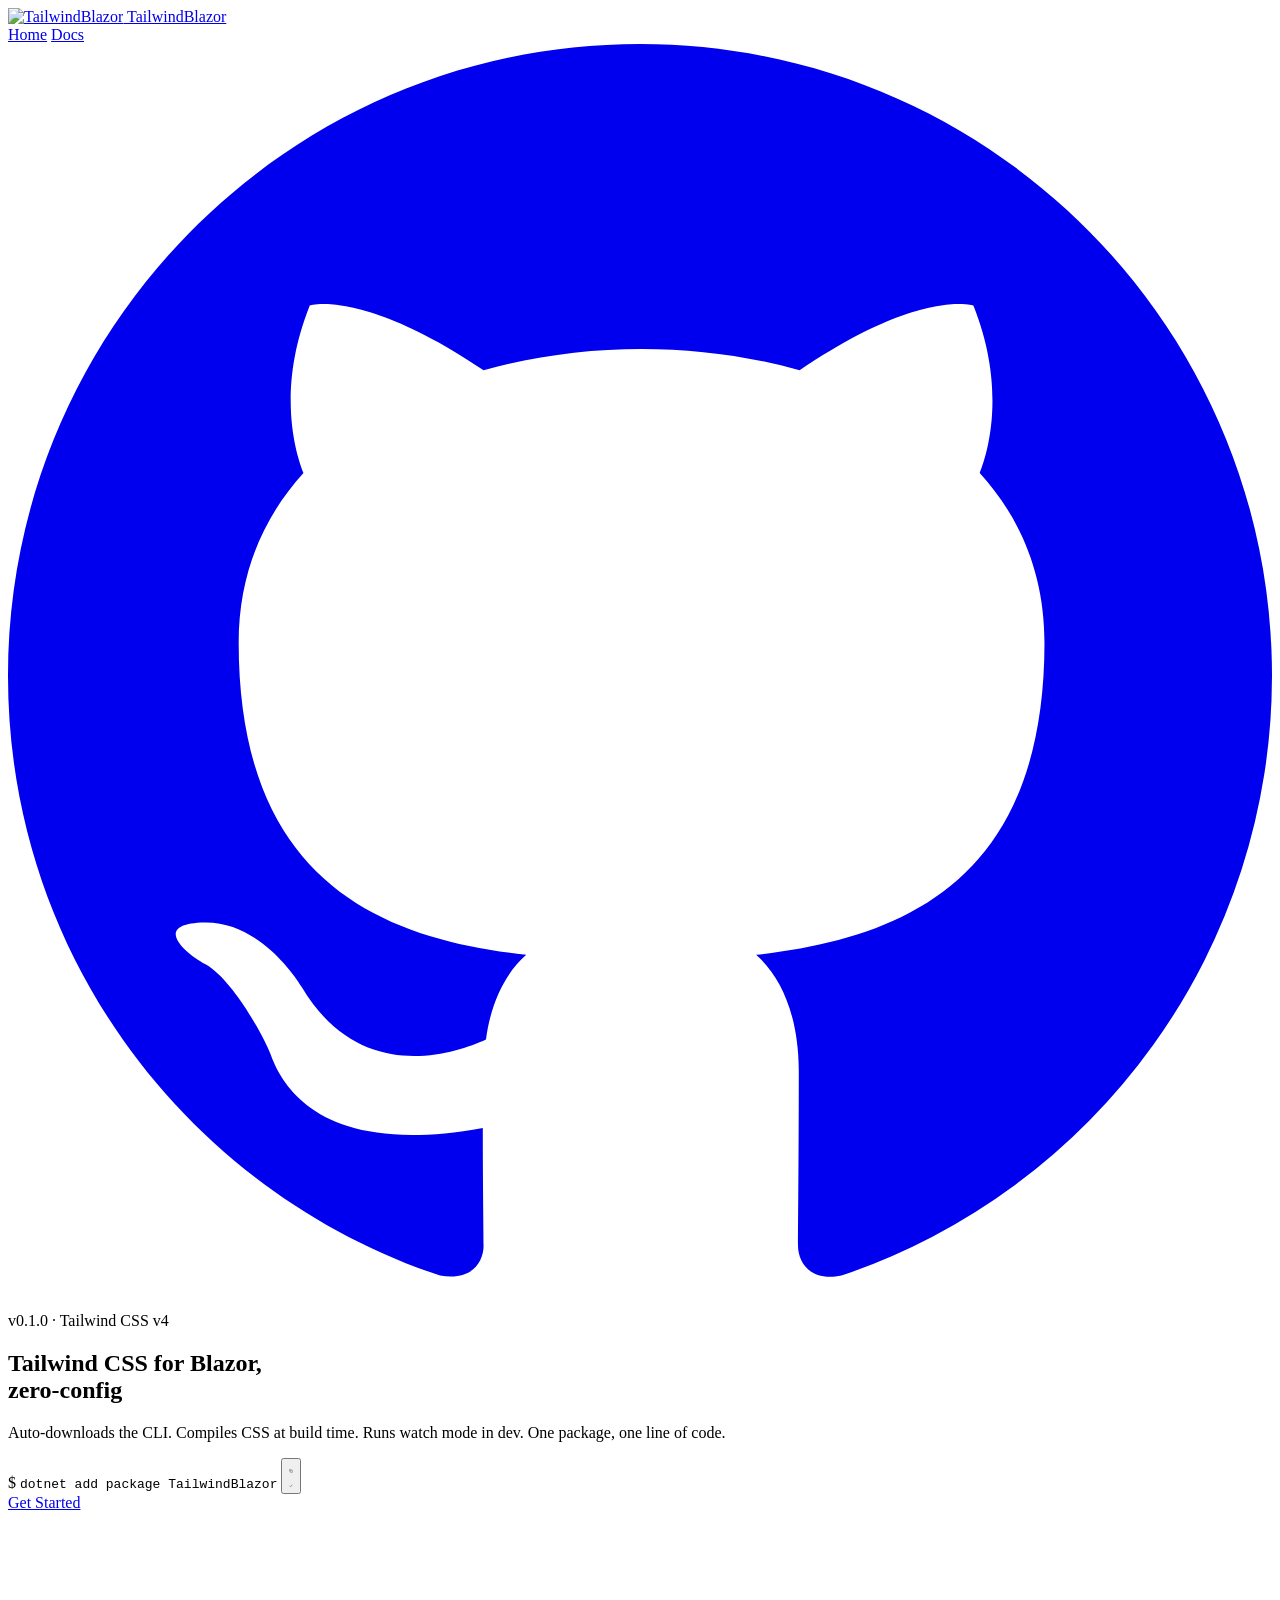
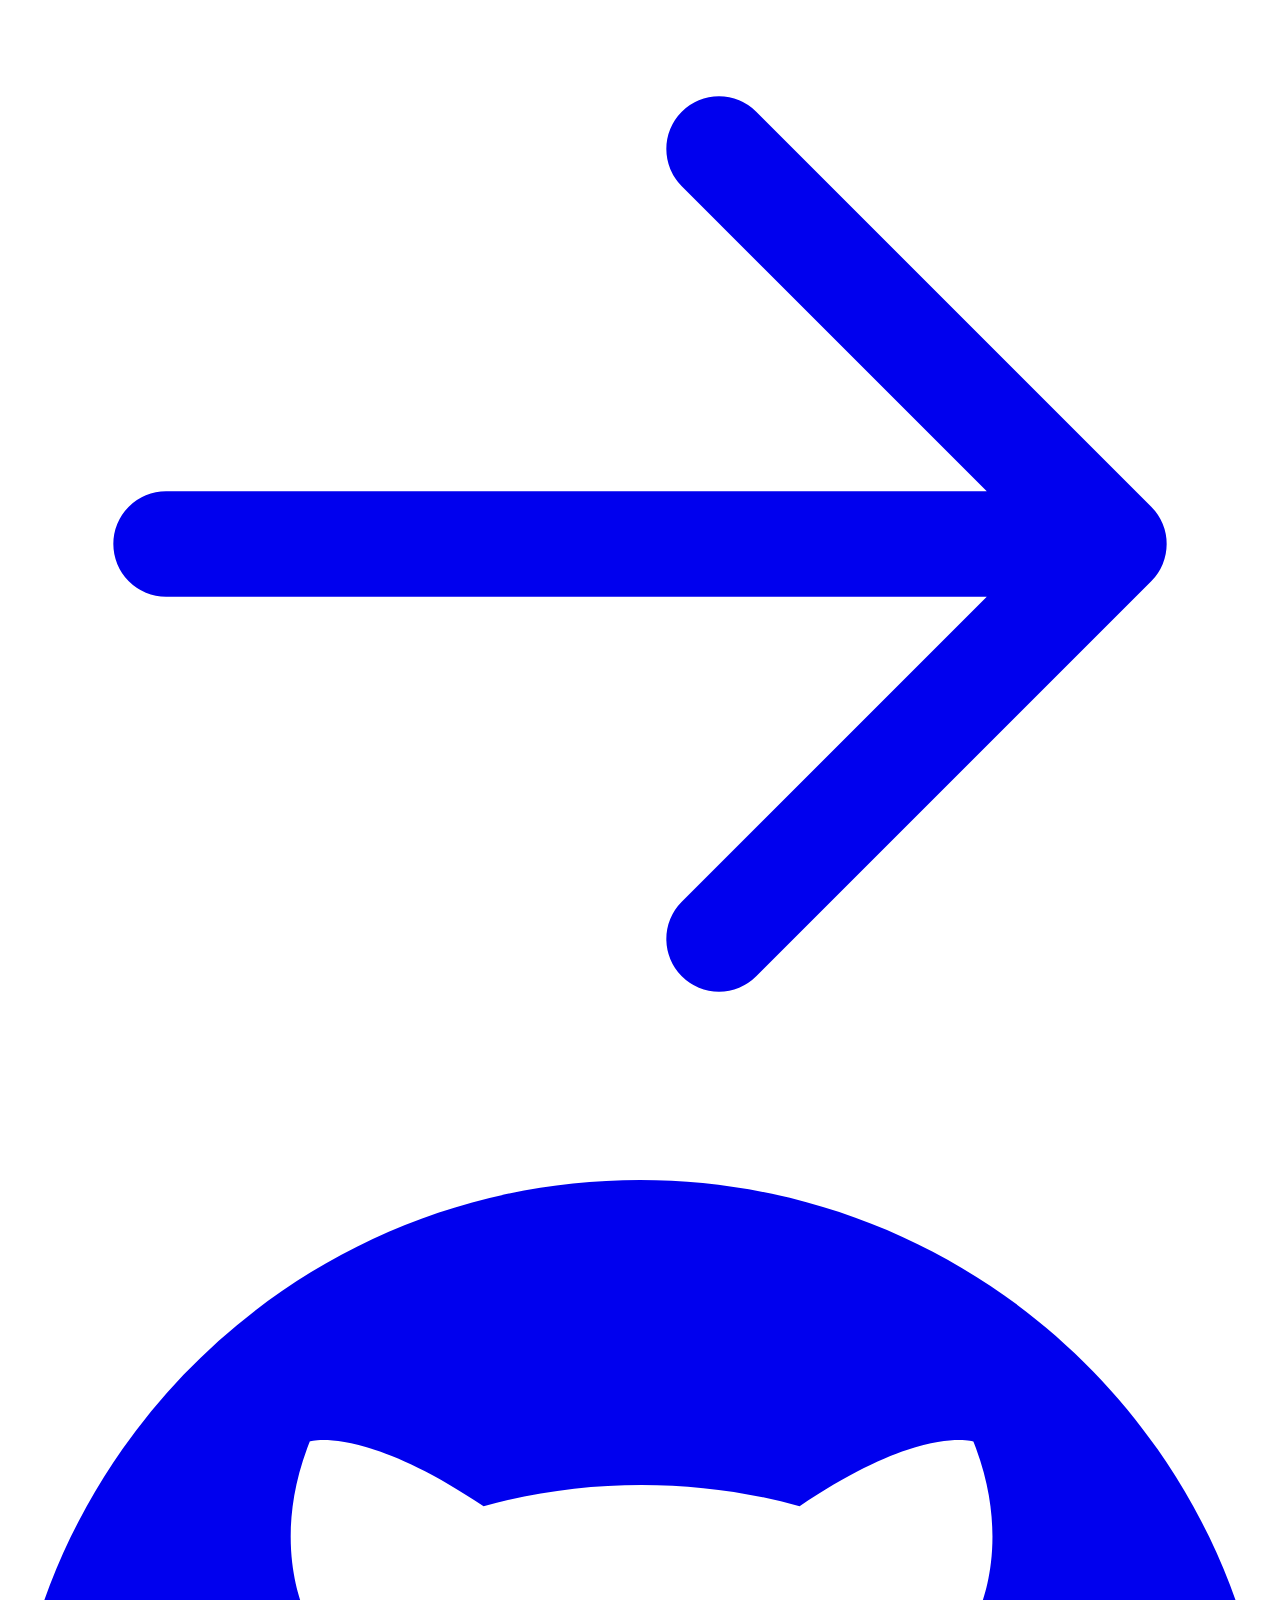
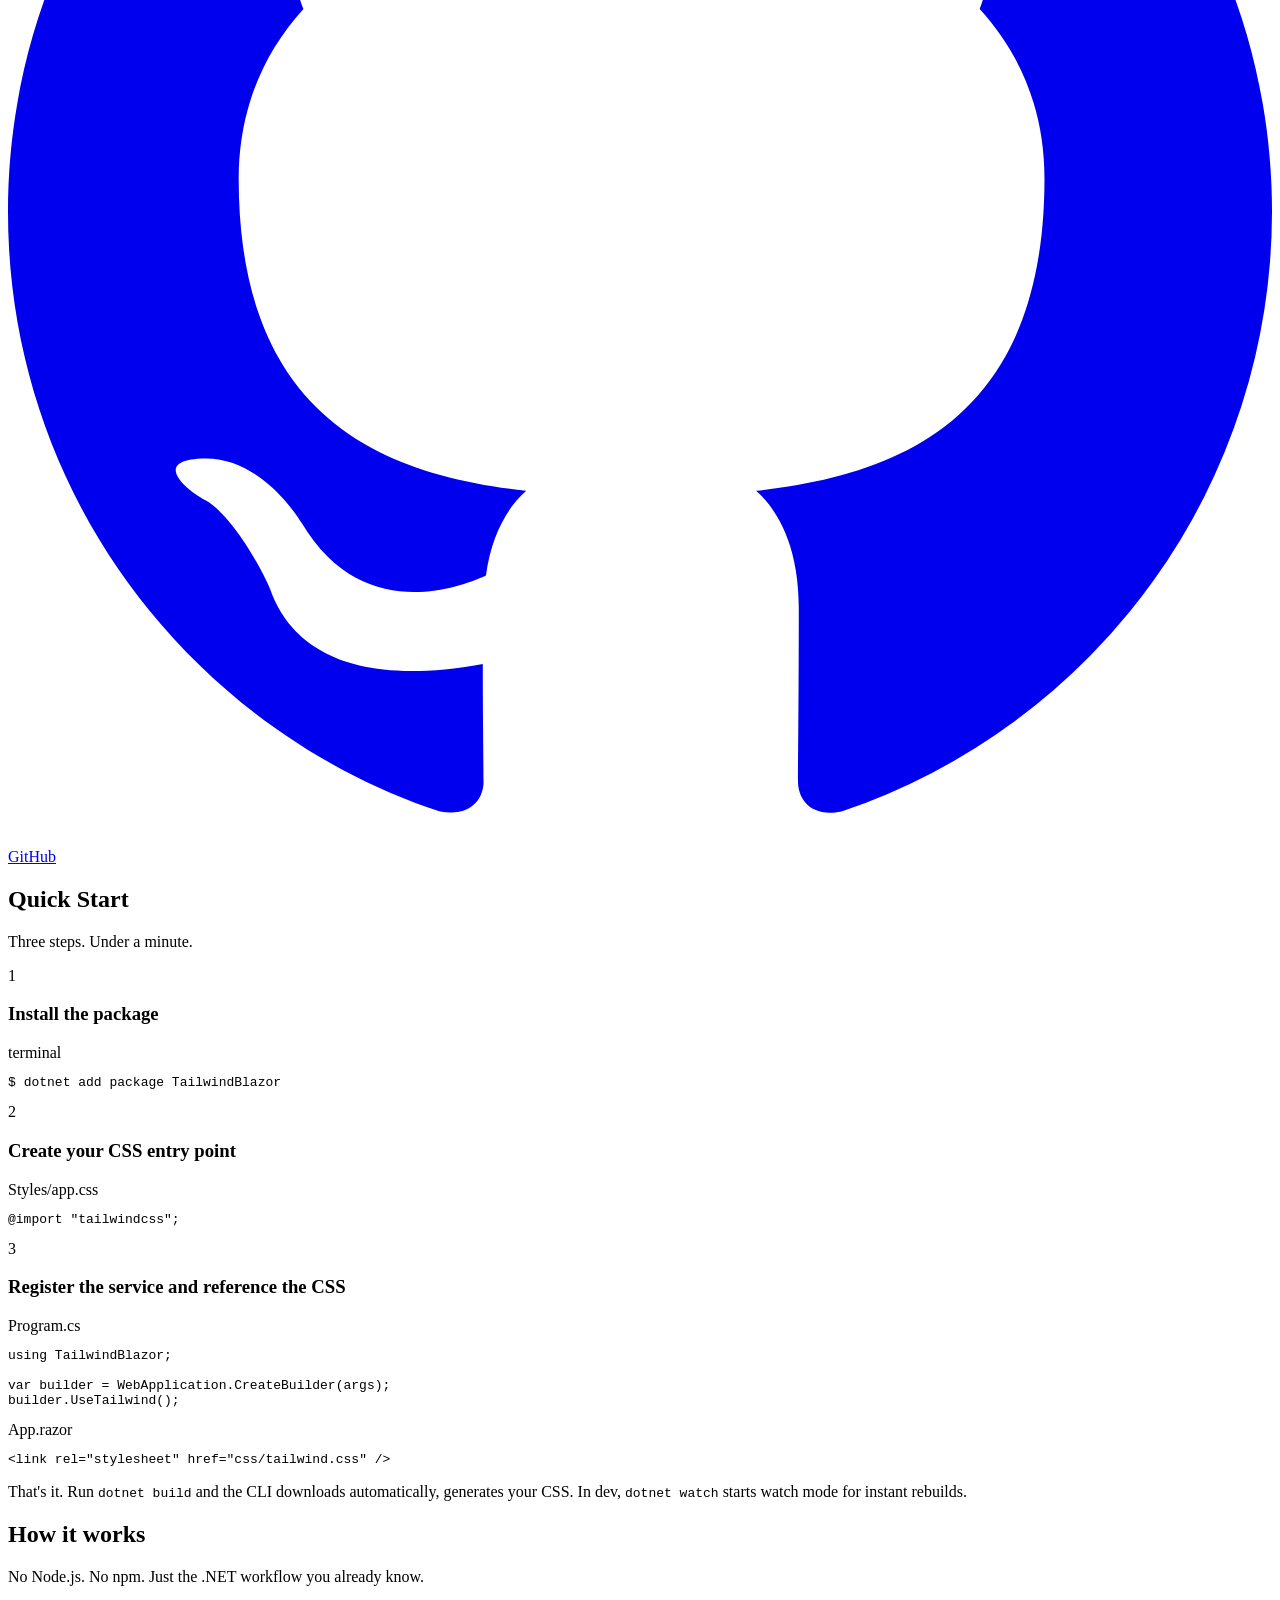
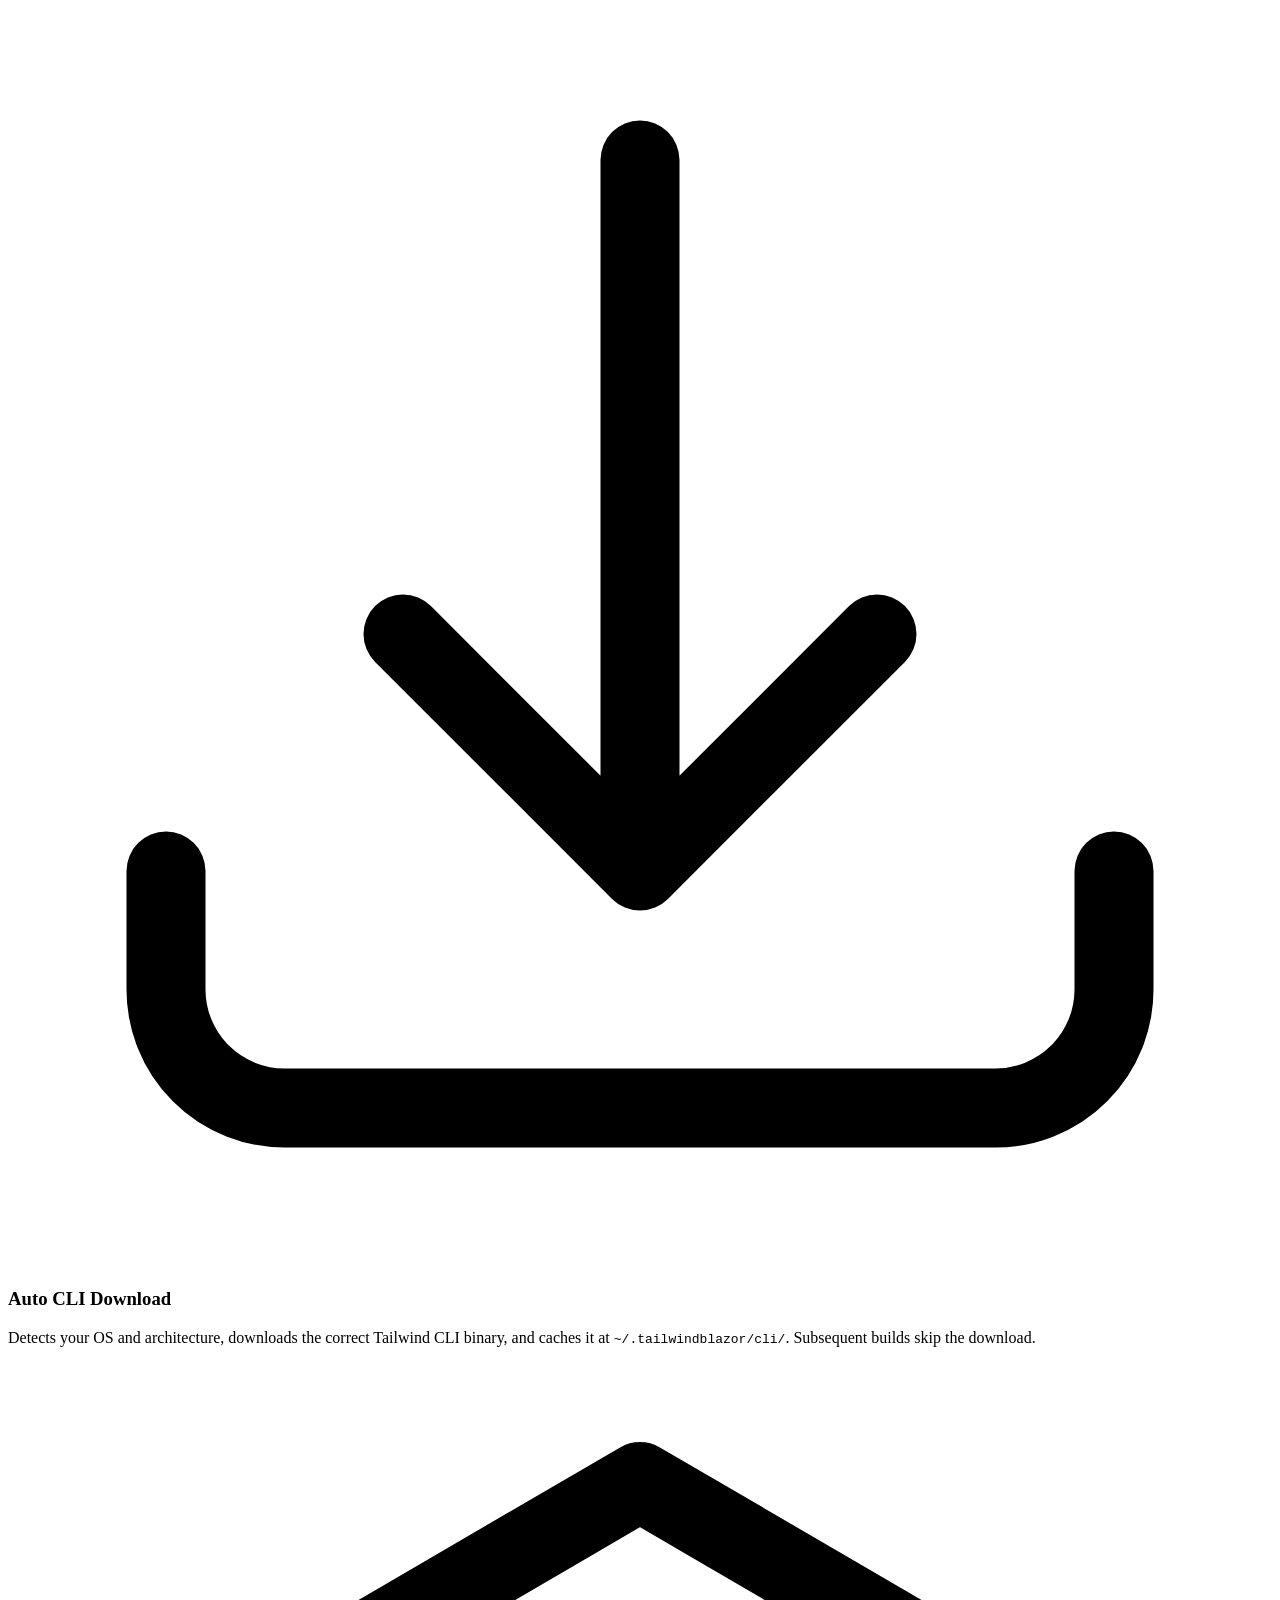
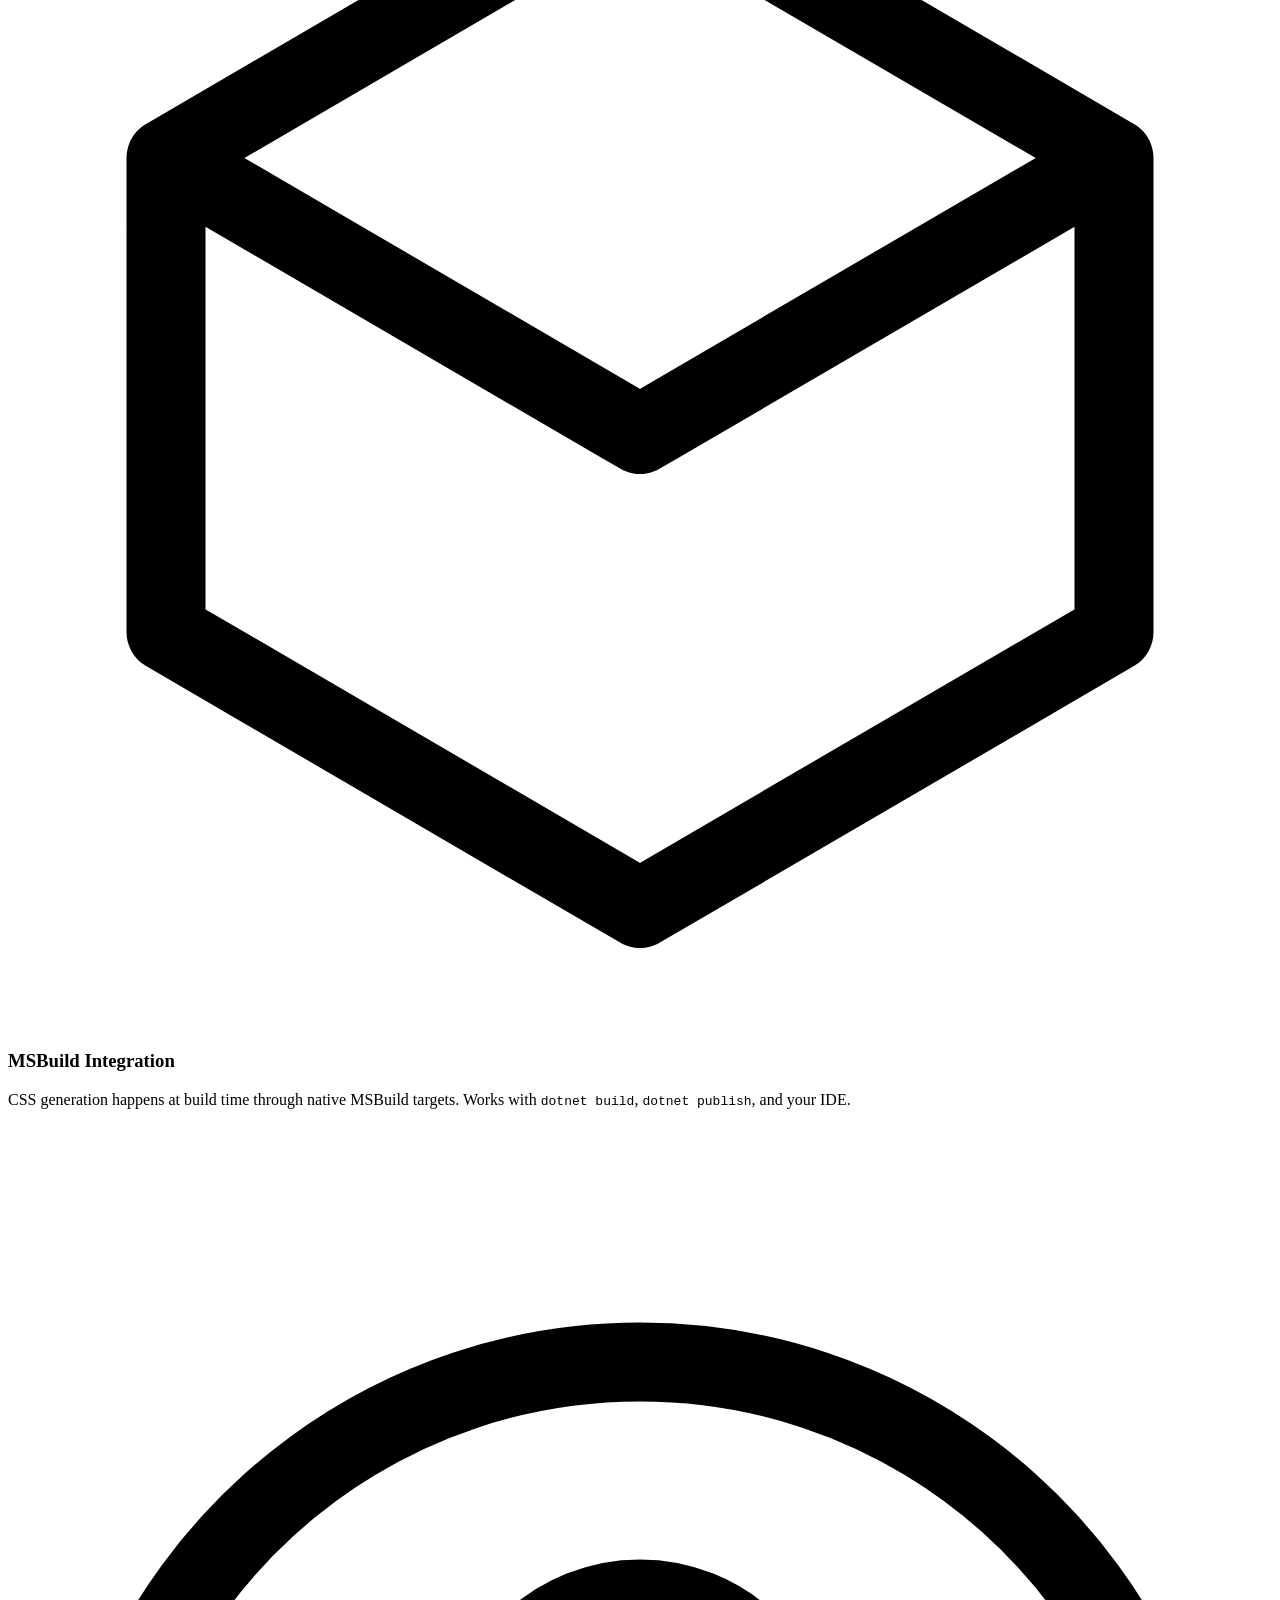
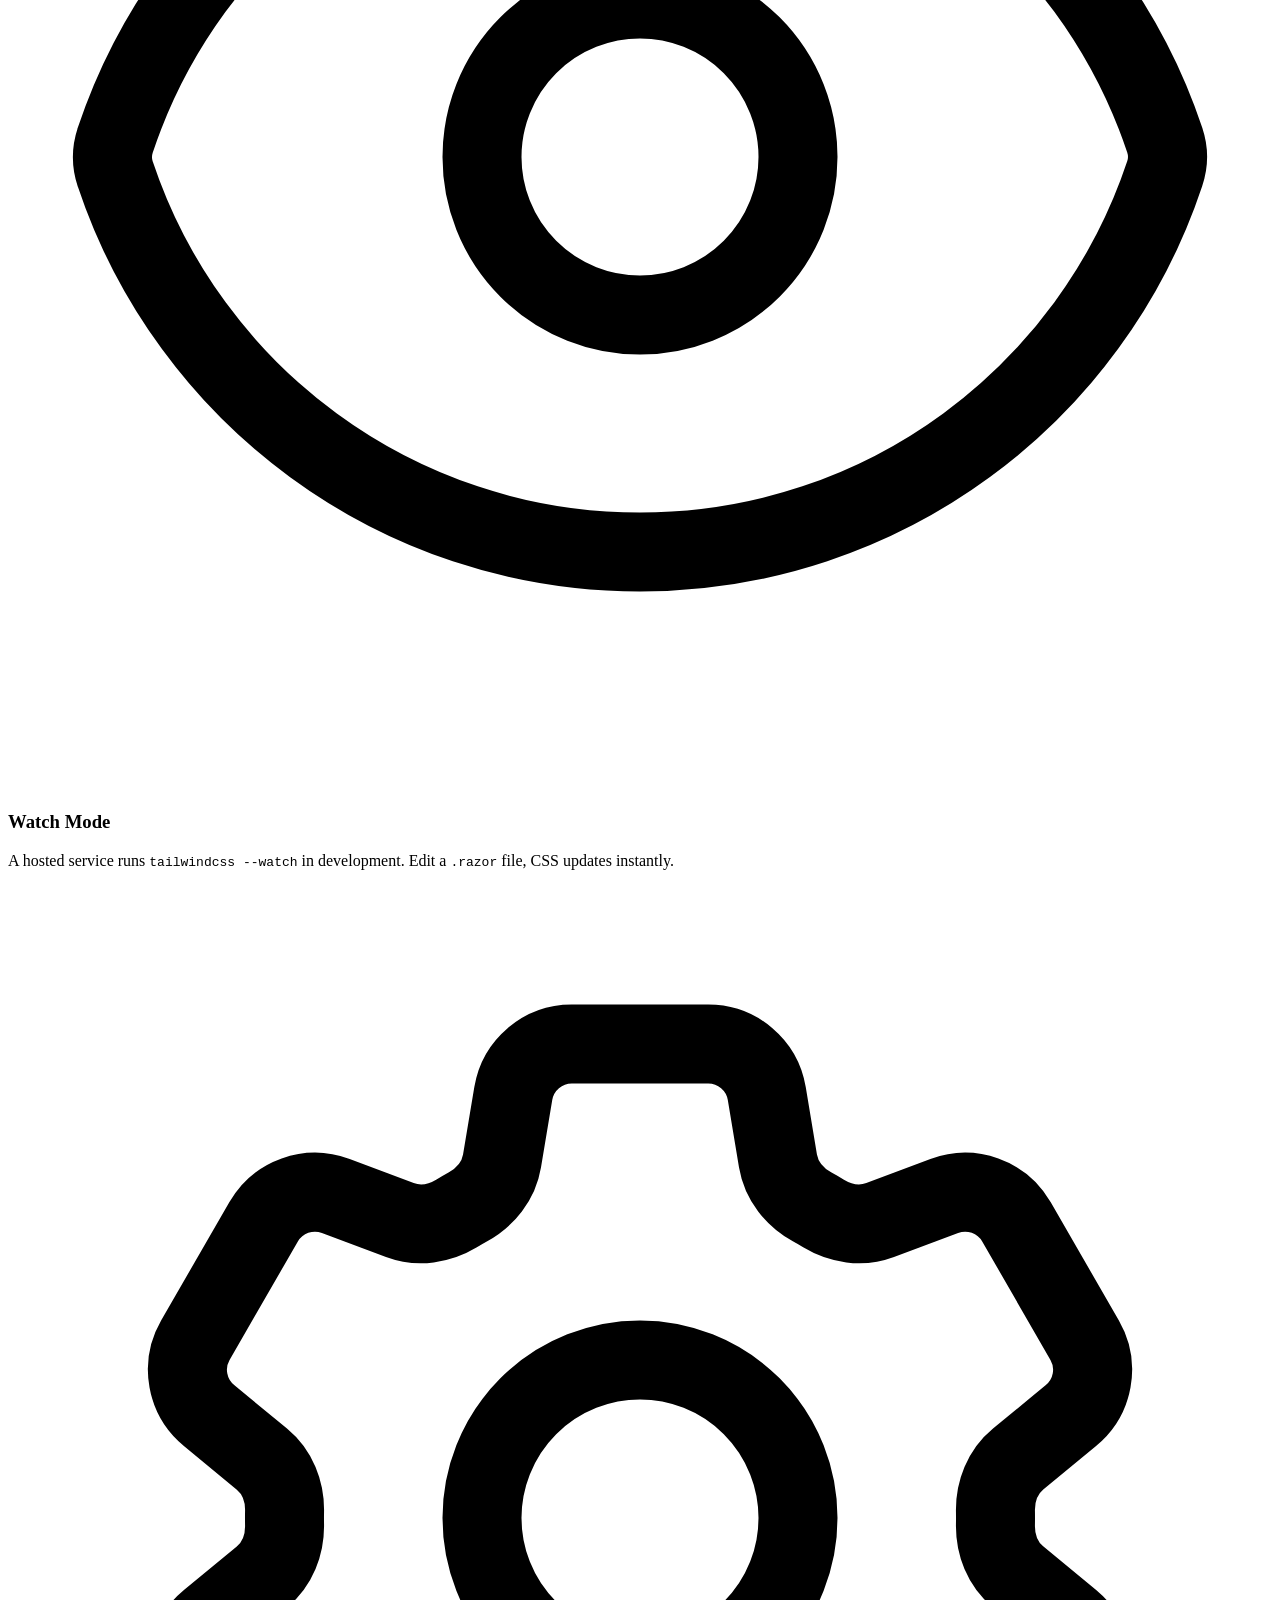
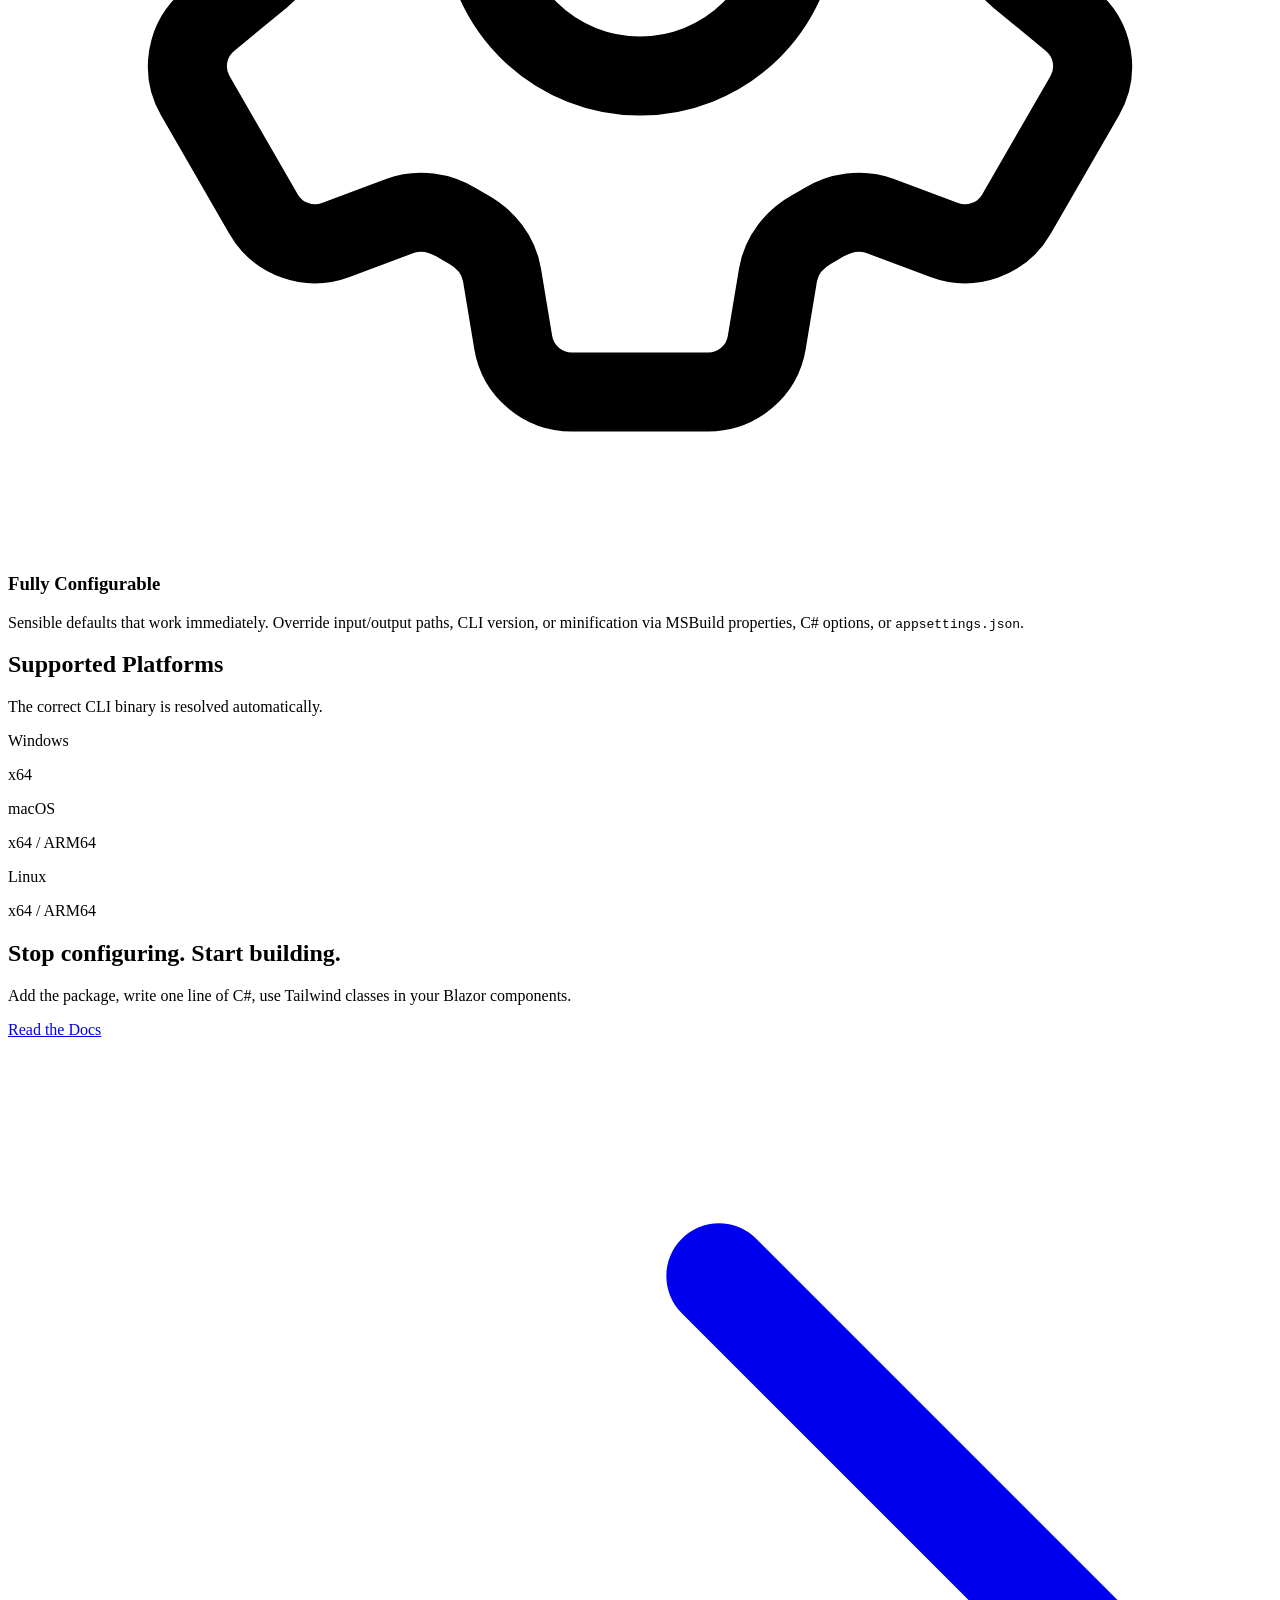
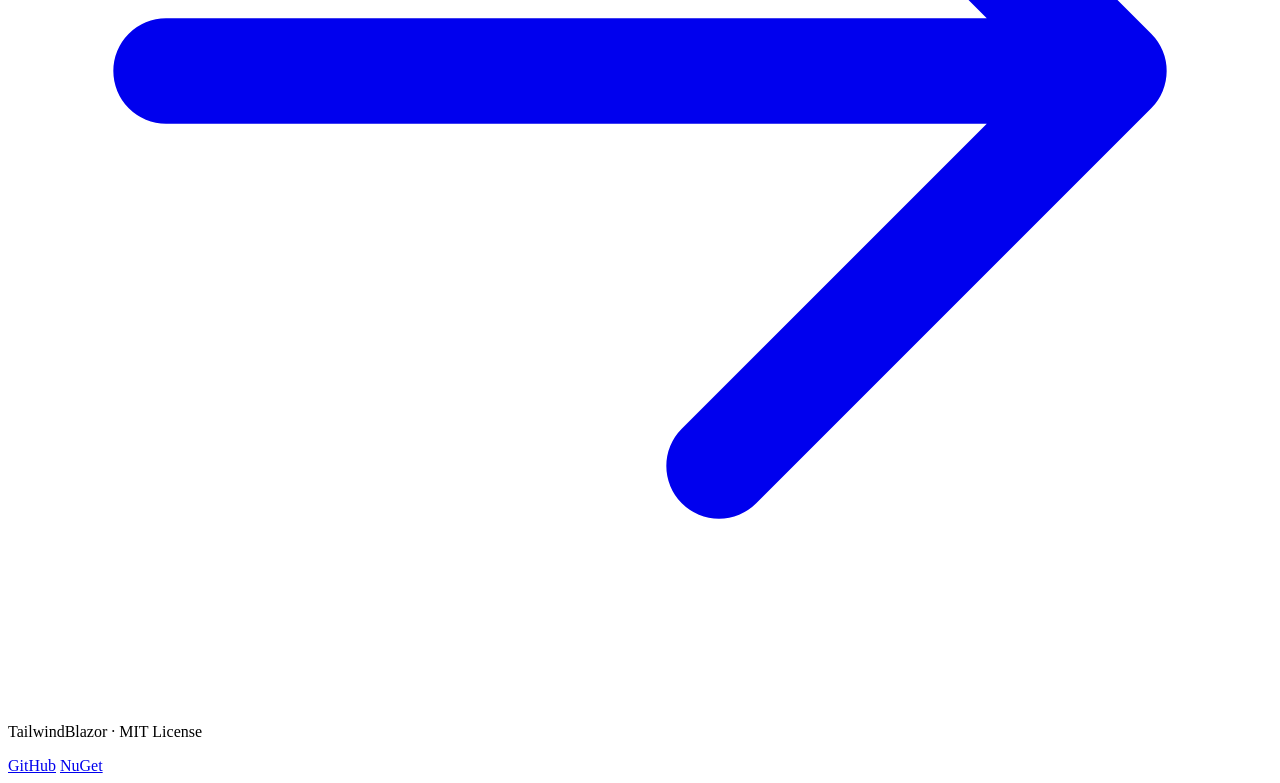
==== site/wwwroot/index.html @ 73241c57 "feat(site): migrate to static HTML for SEO and performance Replace Blazor WASM SPA with pure static " ====
<!DOCTYPE html>
<html lang="en" class="dark">

<head>
    <meta charset="utf-8" />
    <meta name="viewport" content="width=device-width, initial-scale=1.0" />
    <title>TailwindBlazor — Zero-config Tailwind CSS v4 for Blazor</title>
    <meta name="description" content="Zero-config Tailwind CSS v4 integration for Blazor. Auto CLI download, build-time CSS compilation, watch mode. One package, one line of code." />
    <meta name="keywords" content="tailwind blazor, blazor tailwind, tailwind css blazor, blazor tailwind css, tailwindcss blazor, blazor css framework" />
    <link rel="canonical" href="https://tailwind-blazor.com/" />

    <!-- Open Graph -->
    <meta property="og:type" content="website" />
    <meta property="og:title" content="TailwindBlazor — Zero-config Tailwind CSS v4 for Blazor" />
    <meta property="og:description" content="Zero-config Tailwind CSS v4 integration for Blazor. Auto CLI download, build-time CSS compilation, watch mode." />
    <meta property="og:url" content="https://tailwind-blazor.com/" />
    <meta property="og:site_name" content="TailwindBlazor" />
    <meta property="og:image" content="https://tailwind-blazor.com/favicon.png" />
    <meta property="og:locale" content="en_US" />

    <!-- Twitter Card -->
    <meta name="twitter:card" content="summary" />
    <meta name="twitter:title" content="TailwindBlazor — Zero-config Tailwind CSS v4 for Blazor" />
    <meta name="twitter:description" content="Zero-config Tailwind CSS v4 integration for Blazor. Auto CLI download, build-time CSS compilation, watch mode." />
    <meta name="twitter:image" content="https://tailwind-blazor.com/favicon.png" />

    <base href="/" />
    <link rel="stylesheet" href="css/tailwind.css" />
    <link rel="icon" type="image/png" href="favicon.png" />

    <!-- JSON-LD Structured Data -->
    <script type="application/ld+json">
    {
        "@context": "https://schema.org",
        "@type": "SoftwareApplication",
        "name": "TailwindBlazor",
        "applicationCategory": "DeveloperApplication",
        "operatingSystem": "Windows, macOS, Linux",
        "description": "Zero-config Tailwind CSS v4 integration for Blazor. Auto CLI download, build-time CSS compilation, watch mode.",
        "url": "https://tailwind-blazor.com",
        "license": "https://opensource.org/licenses/MIT",
        "offers": {
            "@type": "Offer",
            "price": "0",
            "priceCurrency": "USD"
        },
        "codeRepository": "https://github.com/luissena/TailwindBlazor"
    }
    </script>
</head>

<body class="bg-[#09090b] text-gray-100 antialiased">
    <div class="min-h-screen bg-[#09090b] text-gray-100">

        <!-- Nav -->
        <nav class="sticky top-0 z-50 border-b border-white/[0.06] bg-[#09090b]/80 backdrop-blur-xl">
            <div class="max-w-7xl mx-auto px-6 h-16 flex items-center justify-between">
                <a href="/" class="flex items-center gap-2 text-lg font-semibold tracking-tight text-white no-underline">
                    <img src="logo.png" alt="TailwindBlazor" class="w-8 h-8 invert" />
                    <span class="hidden sm:inline">TailwindBlazor</span>
                </a>
                <div class="flex items-center gap-1">
                    <a href="/" class="px-3 py-1.5 text-sm text-white bg-white/[0.06] rounded-lg no-underline">Home</a>
                    <a href="/docs" class="px-3 py-1.5 text-sm text-gray-400 hover:text-white rounded-lg hover:bg-white/[0.06] transition-colors no-underline">Docs</a>
                    <a href="https://github.com/luissena/TailwindBlazor" target="_blank" rel="noopener"
                       class="ml-2 p-2 text-gray-400 hover:text-white rounded-lg hover:bg-white/[0.06] transition-colors">
                        <svg class="w-5 h-5" fill="currentColor" viewBox="0 0 24 24"><path d="M12 0C5.37 0 0 5.37 0 12c0 5.31 3.435 9.795 8.205 11.385.6.105.825-.255.825-.57 0-.285-.015-1.23-.015-2.235-3.015.555-3.795-.735-4.035-1.41-.135-.345-.72-1.41-1.23-1.695-.42-.225-1.02-.78-.015-.795.945-.015 1.62.87 1.845 1.23 1.08 1.815 2.805 1.305 3.495.99.105-.78.42-1.305.765-1.605-2.67-.3-5.46-1.335-5.46-5.925 0-1.305.465-2.385 1.23-3.225-.12-.3-.54-1.53.12-3.18 0 0 1.005-.315 3.3 1.23.96-.27 1.98-.405 3-.405s2.04.135 3 .405c2.295-1.56 3.3-1.23 3.3-1.23.66 1.65.24 2.88.12 3.18.765.84 1.23 1.905 1.23 3.225 0 4.605-2.805 5.625-5.475 5.925.435.375.81 1.095.81 2.22 0 1.605-.015 2.895-.015 3.3 0 .315.225.69.825.57A12.02 12.02 0 0024 12c0-6.63-5.37-12-12-12z"/></svg>
                    </a>
                </div>
            </div>
        </nav>

        <main>
            <!-- Hero -->
            <section class="relative overflow-hidden">
                <div class="absolute inset-0 bg-[radial-gradient(ellipse_60%_40%_at_50%_0%,rgba(167,139,250,0.08),transparent_70%)]"></div>

                <div class="relative max-w-4xl xl:max-w-5xl 2xl:max-w-6xl mx-auto px-6 pt-12 pb-16 sm:pt-16 sm:pb-24 lg:pt-20 lg:pb-32 text-center">
                    <span class="inline-block px-3 py-1 text-xs font-mono font-medium text-violet-400/80 border border-violet-400/20 rounded-full mb-8 tracking-wider uppercase">
                        v0.1.0 &middot; Tailwind CSS v4
                    </span>

                    <h1 class="text-4xl sm:text-5xl md:text-6xl lg:text-7xl xl:text-8xl font-bold tracking-tight leading-[1.1] mb-6">
                        Tailwind CSS for
                        <span class="bg-gradient-to-r from-violet-400 to-purple-400 bg-clip-text text-transparent">Blazor</span>,
                        <br class="hidden sm:block" />zero&#8209;config
                    </h1>

                    <p class="text-base sm:text-lg lg:text-xl text-gray-400 max-w-2xl xl:max-w-3xl mx-auto mb-10 sm:mb-12 leading-relaxed">
                        Auto-downloads the CLI. Compiles CSS at build time. Runs watch mode in dev.
                        One package, one line of code.
                    </p>

                    <!-- Install command -->
                    <div class="flex justify-center mb-6">
                        <div id="install-cmd" class="group relative flex items-center gap-3 px-5 py-3.5 rounded-xl bg-white/[0.04] border border-white/[0.08] hover:border-violet-400/30 transition-colors cursor-pointer">
                            <span class="text-gray-500 font-mono text-sm select-none">$</span>
                            <code class="font-mono text-sm sm:text-base text-gray-200 tracking-tight">dotnet add package TailwindBlazor</code>
                            <button id="copy-btn" class="ml-1 p-1 rounded-md text-gray-500 hover:text-violet-400 transition-colors" aria-label="Copy">
                                <svg id="copy-icon" class="w-4 h-4" fill="none" stroke="currentColor" stroke-width="2" viewBox="0 0 24 24"><rect x="9" y="9" width="13" height="13" rx="2"/><path d="M5 15H4a2 2 0 01-2-2V4a2 2 0 012-2h9a2 2 0 012 2v1"/></svg>
                                <svg id="check-icon" class="w-4 h-4 text-green-400 hidden" fill="none" stroke="currentColor" stroke-width="2" viewBox="0 0 24 24"><path stroke-linecap="round" stroke-linejoin="round" d="M4.5 12.75l6 6 9-13.5"/></svg>
                            </button>
                        </div>
                    </div>

                    <div class="flex justify-center gap-4">
                        <a href="/docs" class="inline-flex items-center gap-2 px-5 py-2.5 text-sm font-medium bg-violet-400 text-gray-900 rounded-lg hover:bg-violet-300 transition-colors no-underline">
                            Get Started
                            <svg class="w-4 h-4" fill="none" stroke="currentColor" stroke-width="2" viewBox="0 0 24 24"><path stroke-linecap="round" stroke-linejoin="round" d="M13.5 4.5L21 12m0 0l-7.5 7.5M21 12H3"/></svg>
                        </a>
                        <a href="https://github.com/luissena/TailwindBlazor" target="_blank" rel="noopener"
                           class="inline-flex items-center gap-2 px-5 py-2.5 text-sm font-medium text-gray-300 border border-white/[0.1] rounded-lg hover:border-white/[0.2] hover:text-white transition-colors no-underline">
                            <svg class="w-4 h-4" fill="currentColor" viewBox="0 0 24 24"><path d="M12 0C5.37 0 0 5.37 0 12c0 5.31 3.435 9.795 8.205 11.385.6.105.825-.255.825-.57 0-.285-.015-1.23-.015-2.235-3.015.555-3.795-.735-4.035-1.41-.135-.345-.72-1.41-1.23-1.695-.42-.225-1.02-.78-.015-.795.945-.015 1.62.87 1.845 1.23 1.08 1.815 2.805 1.305 3.495.99.105-.78.42-1.305.765-1.605-2.67-.3-5.46-1.335-5.46-5.925 0-1.305.465-2.385 1.23-3.225-.12-.3-.54-1.53.12-3.18 0 0 1.005-.315 3.3 1.23.96-.27 1.98-.405 3-.405s2.04.135 3 .405c2.295-1.56 3.3-1.23 3.3-1.23.66 1.65.24 2.88.12 3.18.765.84 1.23 1.905 1.23 3.225 0 4.605-2.805 5.625-5.475 5.925.435.375.81 1.095.81 2.22 0 1.605-.015 2.895-.015 3.3 0 .315.225.69.825.57A12.02 12.02 0 0024 12c0-6.63-5.37-12-12-12z"/></svg>
                            GitHub
                        </a>
                    </div>
                </div>
            </section>

            <!-- Quick Start -->
            <section class="max-w-4xl xl:max-w-5xl mx-auto px-6 py-16 sm:py-20 lg:py-24">
                <div class="mb-12">
                    <h2 class="text-2xl sm:text-3xl lg:text-4xl font-bold tracking-tight mb-3">Quick Start</h2>
                    <p class="text-gray-400 text-lg">Three steps. Under a minute.</p>
                </div>

                <div class="space-y-6">
                    <!-- Step 1 -->
                    <div class="flex gap-5">
                        <div class="flex-shrink-0 w-8 h-8 rounded-lg bg-violet-400/10 flex items-center justify-center">
                            <span class="text-sm font-bold text-violet-400">1</span>
                        </div>
                        <div class="flex-1 min-w-0">
                            <h3 class="text-base font-semibold mb-3">Install the package</h3>
                            <div class="rounded-xl bg-white/[0.03] border border-white/[0.06] overflow-hidden">
                                <div class="flex items-center gap-2 px-4 py-2 border-b border-white/[0.04]">
                                    <span class="w-2 h-2 rounded-full bg-white/10"></span>
                                    <span class="w-2 h-2 rounded-full bg-white/10"></span>
                                    <span class="w-2 h-2 rounded-full bg-white/10"></span>
                                    <span class="ml-2 text-[11px] text-gray-500 font-mono">terminal</span>
                                </div>
                                <pre class="px-5 py-4 overflow-x-auto"><code class="font-mono text-sm"><span class="text-gray-500">$</span> <span class="text-gray-200">dotnet add package TailwindBlazor</span></code></pre>
                            </div>
                        </div>
                    </div>

                    <!-- Step 2 -->
                    <div class="flex gap-5">
                        <div class="flex-shrink-0 w-8 h-8 rounded-lg bg-violet-400/10 flex items-center justify-center">
                            <span class="text-sm font-bold text-violet-400">2</span>
                        </div>
                        <div class="flex-1 min-w-0">
                            <h3 class="text-base font-semibold mb-3">Create your CSS entry point</h3>
                            <div class="rounded-xl bg-white/[0.03] border border-white/[0.06] overflow-hidden">
                                <div class="flex items-center gap-2 px-4 py-2 border-b border-white/[0.04]">
                                    <span class="w-2 h-2 rounded-full bg-white/10"></span>
                                    <span class="w-2 h-2 rounded-full bg-white/10"></span>
                                    <span class="w-2 h-2 rounded-full bg-white/10"></span>
                                    <span class="ml-2 text-[11px] text-gray-500 font-mono">Styles/app.css</span>
                                </div>
                                <pre class="px-5 py-4 overflow-x-auto"><code class="font-mono text-sm"><span class="text-violet-400">@import</span> <span class="text-green-400">"tailwindcss"</span>;</code></pre>
                            </div>
                        </div>
                    </div>

                    <!-- Step 3 -->
                    <div class="flex gap-5">
                        <div class="flex-shrink-0 w-8 h-8 rounded-lg bg-violet-400/10 flex items-center justify-center">
                            <span class="text-sm font-bold text-violet-400">3</span>
                        </div>
                        <div class="flex-1 min-w-0">
                            <h3 class="text-base font-semibold mb-3">Register the service and reference the CSS</h3>
                            <div class="rounded-xl bg-white/[0.03] border border-white/[0.06] overflow-hidden">
                                <div class="flex items-center gap-2 px-4 py-2 border-b border-white/[0.04]">
                                    <span class="w-2 h-2 rounded-full bg-white/10"></span>
                                    <span class="w-2 h-2 rounded-full bg-white/10"></span>
                                    <span class="w-2 h-2 rounded-full bg-white/10"></span>
                                    <span class="ml-2 text-[11px] text-gray-500 font-mono">Program.cs</span>
                                </div>
                                <pre class="px-5 py-4 overflow-x-auto"><code class="font-mono text-sm"><span class="text-violet-400">using</span> <span class="text-gray-200">TailwindBlazor</span>;

<span class="text-violet-400">var</span> builder = WebApplication.<span class="text-blue-400">CreateBuilder</span>(args);
builder.<span class="text-violet-400">UseTailwind</span>();</code></pre>
                            </div>
                            <div class="rounded-xl bg-white/[0.03] border border-white/[0.06] overflow-hidden mt-3">
                                <div class="flex items-center gap-2 px-4 py-2 border-b border-white/[0.04]">
                                    <span class="w-2 h-2 rounded-full bg-white/10"></span>
                                    <span class="w-2 h-2 rounded-full bg-white/10"></span>
                                    <span class="w-2 h-2 rounded-full bg-white/10"></span>
                                    <span class="ml-2 text-[11px] text-gray-500 font-mono">App.razor</span>
                                </div>
                                <pre class="px-5 py-4 overflow-x-auto"><code class="font-mono text-sm"><span class="text-gray-500">&lt;</span><span class="text-red-400">link</span> <span class="text-violet-400">rel</span>=<span class="text-green-400">"stylesheet"</span> <span class="text-violet-400">href</span>=<span class="text-green-400">"css/tailwind.css"</span> <span class="text-gray-500">/&gt;</span></code></pre>
                            </div>
                        </div>
                    </div>
                </div>

                <div class="mt-10 p-5 rounded-xl bg-violet-400/[0.06] border border-violet-400/[0.12]">
                    <p class="text-sm text-gray-300">
                        <span class="font-semibold text-violet-400">That's it.</span>
                        Run <code class="font-mono text-xs px-1.5 py-0.5 rounded bg-white/[0.06]">dotnet build</code> and the CLI
                        downloads automatically, generates your CSS. In dev,
                        <code class="font-mono text-xs px-1.5 py-0.5 rounded bg-white/[0.06]">dotnet watch</code> starts watch mode
                        for instant rebuilds.
                    </p>
                </div>
            </section>

            <!-- Features -->
            <section class="max-w-7xl mx-auto px-6 py-16 sm:py-20 lg:py-24">
                <div class="mb-12">
                    <h2 class="text-2xl sm:text-3xl lg:text-4xl font-bold tracking-tight mb-3">How it works</h2>
                    <p class="text-gray-400 text-base sm:text-lg">No Node.js. No npm. Just the .NET workflow you already know.</p>
                </div>

                <div class="grid sm:grid-cols-2 xl:grid-cols-4 gap-4 lg:gap-6">
                    <div class="p-7 rounded-2xl bg-white/[0.02] border border-white/[0.06] hover:border-violet-400/20 transition-colors">
                        <div class="w-10 h-10 rounded-xl bg-violet-400/10 flex items-center justify-center mb-5">
                            <svg class="w-5 h-5 text-violet-400" fill="none" stroke="currentColor" stroke-width="1.5" viewBox="0 0 24 24"><path stroke-linecap="round" stroke-linejoin="round" d="M3 16.5v2.25A2.25 2.25 0 005.25 21h13.5A2.25 2.25 0 0021 18.75V16.5M16.5 12L12 16.5m0 0L7.5 12m4.5 4.5V3"/></svg>
                        </div>
                        <h3 class="text-lg font-semibold mb-2">Auto CLI Download</h3>
                        <p class="text-sm text-gray-400 leading-relaxed">
                            Detects your OS and architecture, downloads the correct Tailwind CLI binary,
                            and caches it at <code class="font-mono text-xs text-violet-400/60 px-1 py-0.5 rounded bg-white/[0.04]">~/.tailwindblazor/cli/</code>.
                            Subsequent builds skip the download.
                        </p>
                    </div>

                    <div class="p-7 rounded-2xl bg-white/[0.02] border border-white/[0.06] hover:border-violet-400/20 transition-colors">
                        <div class="w-10 h-10 rounded-xl bg-violet-400/10 flex items-center justify-center mb-5">
                            <svg class="w-5 h-5 text-violet-400" fill="none" stroke="currentColor" stroke-width="1.5" viewBox="0 0 24 24"><path stroke-linecap="round" stroke-linejoin="round" d="M21 7.5l-9-5.25L3 7.5m18 0l-9 5.25m9-5.25v9l-9 5.25M3 7.5l9 5.25M3 7.5v9l9 5.25"/></svg>
                        </div>
                        <h3 class="text-lg font-semibold mb-2">MSBuild Integration</h3>
                        <p class="text-sm text-gray-400 leading-relaxed">
                            CSS generation happens at build time through native MSBuild targets. Works with
                            <code class="font-mono text-xs text-violet-400/60 px-1 py-0.5 rounded bg-white/[0.04]">dotnet build</code>,
                            <code class="font-mono text-xs text-violet-400/60 px-1 py-0.5 rounded bg-white/[0.04]">dotnet publish</code>,
                            and your IDE.
                        </p>
                    </div>

                    <div class="p-7 rounded-2xl bg-white/[0.02] border border-white/[0.06] hover:border-violet-400/20 transition-colors">
                        <div class="w-10 h-10 rounded-xl bg-violet-400/10 flex items-center justify-center mb-5">
                            <svg class="w-5 h-5 text-violet-400" fill="none" stroke="currentColor" stroke-width="1.5" viewBox="0 0 24 24"><path stroke-linecap="round" stroke-linejoin="round" d="M2.036 12.322a1.012 1.012 0 010-.639C3.423 7.51 7.36 4.5 12 4.5c4.638 0 8.573 3.007 9.963 7.178.07.207.07.431 0 .639C20.577 16.49 16.64 19.5 12 19.5c-4.638 0-8.573-3.007-9.963-7.178z"/><path stroke-linecap="round" stroke-linejoin="round" d="M15 12a3 3 0 11-6 0 3 3 0 016 0z"/></svg>
                        </div>
                        <h3 class="text-lg font-semibold mb-2">Watch Mode</h3>
                        <p class="text-sm text-gray-400 leading-relaxed">
                            A hosted service runs
                            <code class="font-mono text-xs text-violet-400/60 px-1 py-0.5 rounded bg-white/[0.04]">tailwindcss --watch</code>
                            in development. Edit a <code class="font-mono text-xs text-violet-400/60 px-1 py-0.5 rounded bg-white/[0.04]">.razor</code> file,
                            CSS updates instantly.
                        </p>
                    </div>

                    <div class="p-7 rounded-2xl bg-white/[0.02] border border-white/[0.06] hover:border-violet-400/20 transition-colors">
                        <div class="w-10 h-10 rounded-xl bg-violet-400/10 flex items-center justify-center mb-5">
                            <svg class="w-5 h-5 text-violet-400" fill="none" stroke="currentColor" stroke-width="1.5" viewBox="0 0 24 24"><path stroke-linecap="round" stroke-linejoin="round" d="M9.594 3.94c.09-.542.56-.94 1.11-.94h2.593c.55 0 1.02.398 1.11.94l.213 1.281c.063.374.313.686.645.87.074.04.147.083.22.127.324.196.72.257 1.075.124l1.217-.456a1.125 1.125 0 011.37.49l1.296 2.247a1.125 1.125 0 01-.26 1.431l-1.003.827c-.293.24-.438.613-.431.992a6.759 6.759 0 010 .255c-.007.378.138.75.43.99l1.005.828c.424.35.534.954.26 1.43l-1.298 2.247a1.125 1.125 0 01-1.369.491l-1.217-.456c-.355-.133-.75-.072-1.076.124a6.57 6.57 0 01-.22.128c-.331.183-.581.495-.644.869l-.213 1.28c-.09.543-.56.941-1.11.941h-2.594c-.55 0-1.02-.398-1.11-.94l-.213-1.281c-.062-.374-.312-.686-.644-.87a6.52 6.52 0 01-.22-.127c-.325-.196-.72-.257-1.076-.124l-1.217.456a1.125 1.125 0 01-1.369-.49l-1.297-2.247a1.125 1.125 0 01.26-1.431l1.004-.827c.292-.24.437-.613.43-.992a6.932 6.932 0 010-.255c.007-.378-.138-.75-.43-.99l-1.004-.828a1.125 1.125 0 01-.26-1.43l1.297-2.247a1.125 1.125 0 011.37-.491l1.216.456c.356.133.751.072 1.076-.124.072-.044.146-.087.22-.128.332-.183.582-.495.644-.869l.214-1.281z"/><path stroke-linecap="round" stroke-linejoin="round" d="M15 12a3 3 0 11-6 0 3 3 0 016 0z"/></svg>
                        </div>
                        <h3 class="text-lg font-semibold mb-2">Fully Configurable</h3>
                        <p class="text-sm text-gray-400 leading-relaxed">
                            Sensible defaults that work immediately. Override input/output paths, CLI version, or
                            minification via MSBuild properties, C# options, or
                            <code class="font-mono text-xs text-violet-400/60 px-1 py-0.5 rounded bg-white/[0.04]">appsettings.json</code>.
                        </p>
                    </div>
                </div>
            </section>

            <!-- Platforms -->
            <section class="max-w-7xl mx-auto px-6 py-16 sm:py-20 lg:py-24">
                <h2 class="text-2xl sm:text-3xl lg:text-4xl font-bold tracking-tight mb-3">Supported Platforms</h2>
                <p class="text-gray-400 text-base sm:text-lg mb-10">The correct CLI binary is resolved automatically.</p>

                <div class="grid grid-cols-3 gap-3 sm:gap-4 max-w-xs sm:max-w-lg">
                    <div class="p-4 rounded-xl bg-white/[0.03] border border-white/[0.06] text-center">
                        <p class="text-xs text-gray-500 font-mono mb-1">Windows</p>
                        <p class="text-sm font-mono text-gray-300">x64</p>
                    </div>
                    <div class="p-4 rounded-xl bg-white/[0.03] border border-white/[0.06] text-center">
                        <p class="text-xs text-gray-500 font-mono mb-1">macOS</p>
                        <p class="text-sm font-mono text-gray-300">x64 / ARM64</p>
                    </div>
                    <div class="p-4 rounded-xl bg-white/[0.03] border border-white/[0.06] text-center">
                        <p class="text-xs text-gray-500 font-mono mb-1">Linux</p>
                        <p class="text-sm font-mono text-gray-300">x64 / ARM64</p>
                    </div>
                </div>
            </section>

            <!-- CTA -->
            <section class="max-w-4xl xl:max-w-5xl mx-auto px-6 py-16 sm:py-20 lg:py-24 text-center">
                <h2 class="text-2xl sm:text-3xl lg:text-4xl xl:text-5xl font-bold tracking-tight mb-4">
                    Stop configuring. Start building.
                </h2>
                <p class="text-gray-400 text-base sm:text-lg mb-10 max-w-lg mx-auto">
                    Add the package, write one line of C#, use Tailwind classes in your Blazor components.
                </p>
                <a href="/docs" class="inline-flex items-center gap-2 px-6 py-3 text-sm font-medium bg-violet-400 text-gray-900 rounded-lg hover:bg-violet-300 transition-colors no-underline">
                    Read the Docs
                    <svg class="w-4 h-4" fill="none" stroke="currentColor" stroke-width="2" viewBox="0 0 24 24"><path stroke-linecap="round" stroke-linejoin="round" d="M13.5 4.5L21 12m0 0l-7.5 7.5M21 12H3"/></svg>
                </a>
            </section>
        </main>

        <!-- Footer -->
        <footer class="border-t border-white/[0.06] py-12 mt-24">
            <div class="max-w-7xl mx-auto px-6 flex flex-col sm:flex-row items-center justify-between gap-4">
                <p class="text-sm text-gray-500">TailwindBlazor &middot; MIT License</p>
                <div class="flex items-center gap-6">
                    <a href="https://github.com/luissena/TailwindBlazor" target="_blank" rel="noopener" class="text-sm text-gray-500 hover:text-gray-300 transition-colors no-underline">GitHub</a>
                    <a href="https://www.nuget.org/packages/TailwindBlazor" target="_blank" rel="noopener" class="text-sm text-gray-500 hover:text-gray-300 transition-colors no-underline">NuGet</a>
                </div>
            </div>
        </footer>
    </div>

    <script>
    document.getElementById('install-cmd').addEventListener('click', function() {
        navigator.clipboard.writeText('dotnet add package TailwindBlazor');
        document.getElementById('copy-icon').classList.add('hidden');
        document.getElementById('check-icon').classList.remove('hidden');
        setTimeout(function() {
            document.getElementById('copy-icon').classList.remove('hidden');
            document.getElementById('check-icon').classList.add('hidden');
        }, 2000);
    });
    </script>
</body>

</html>
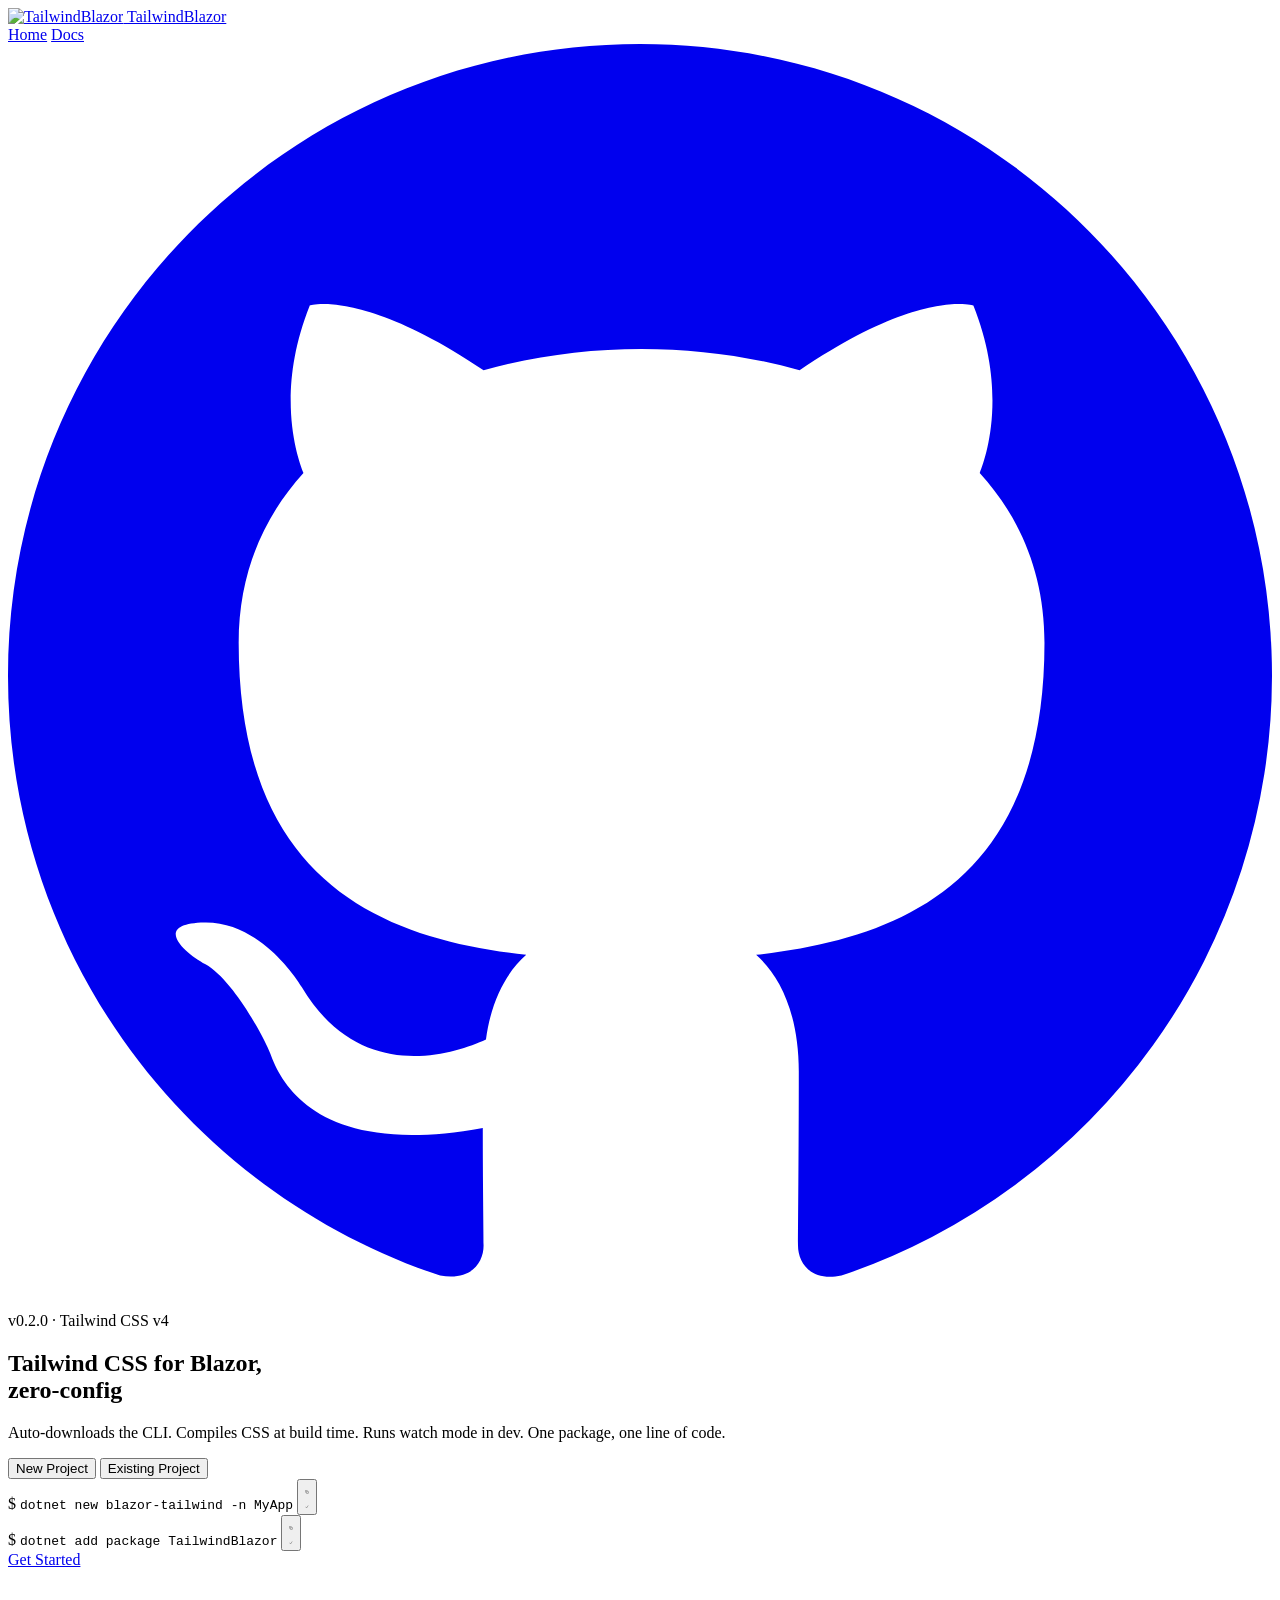
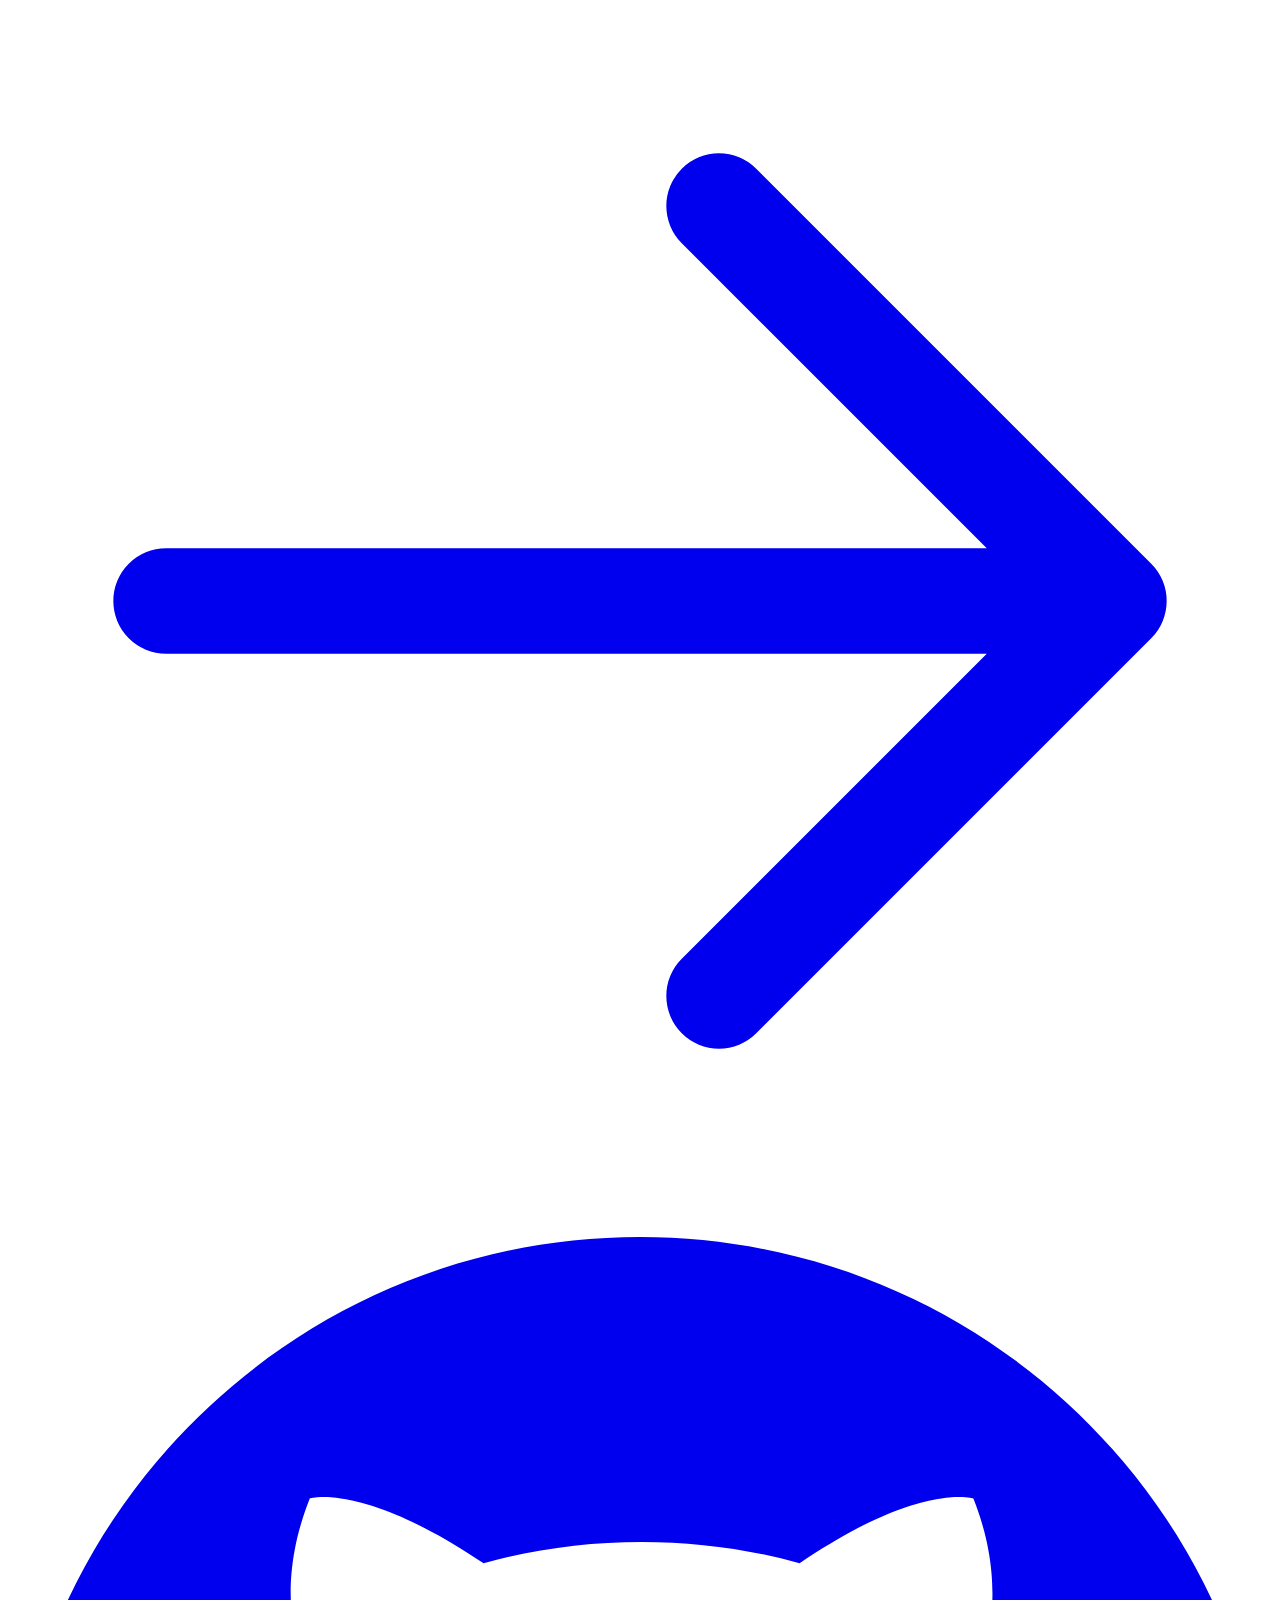
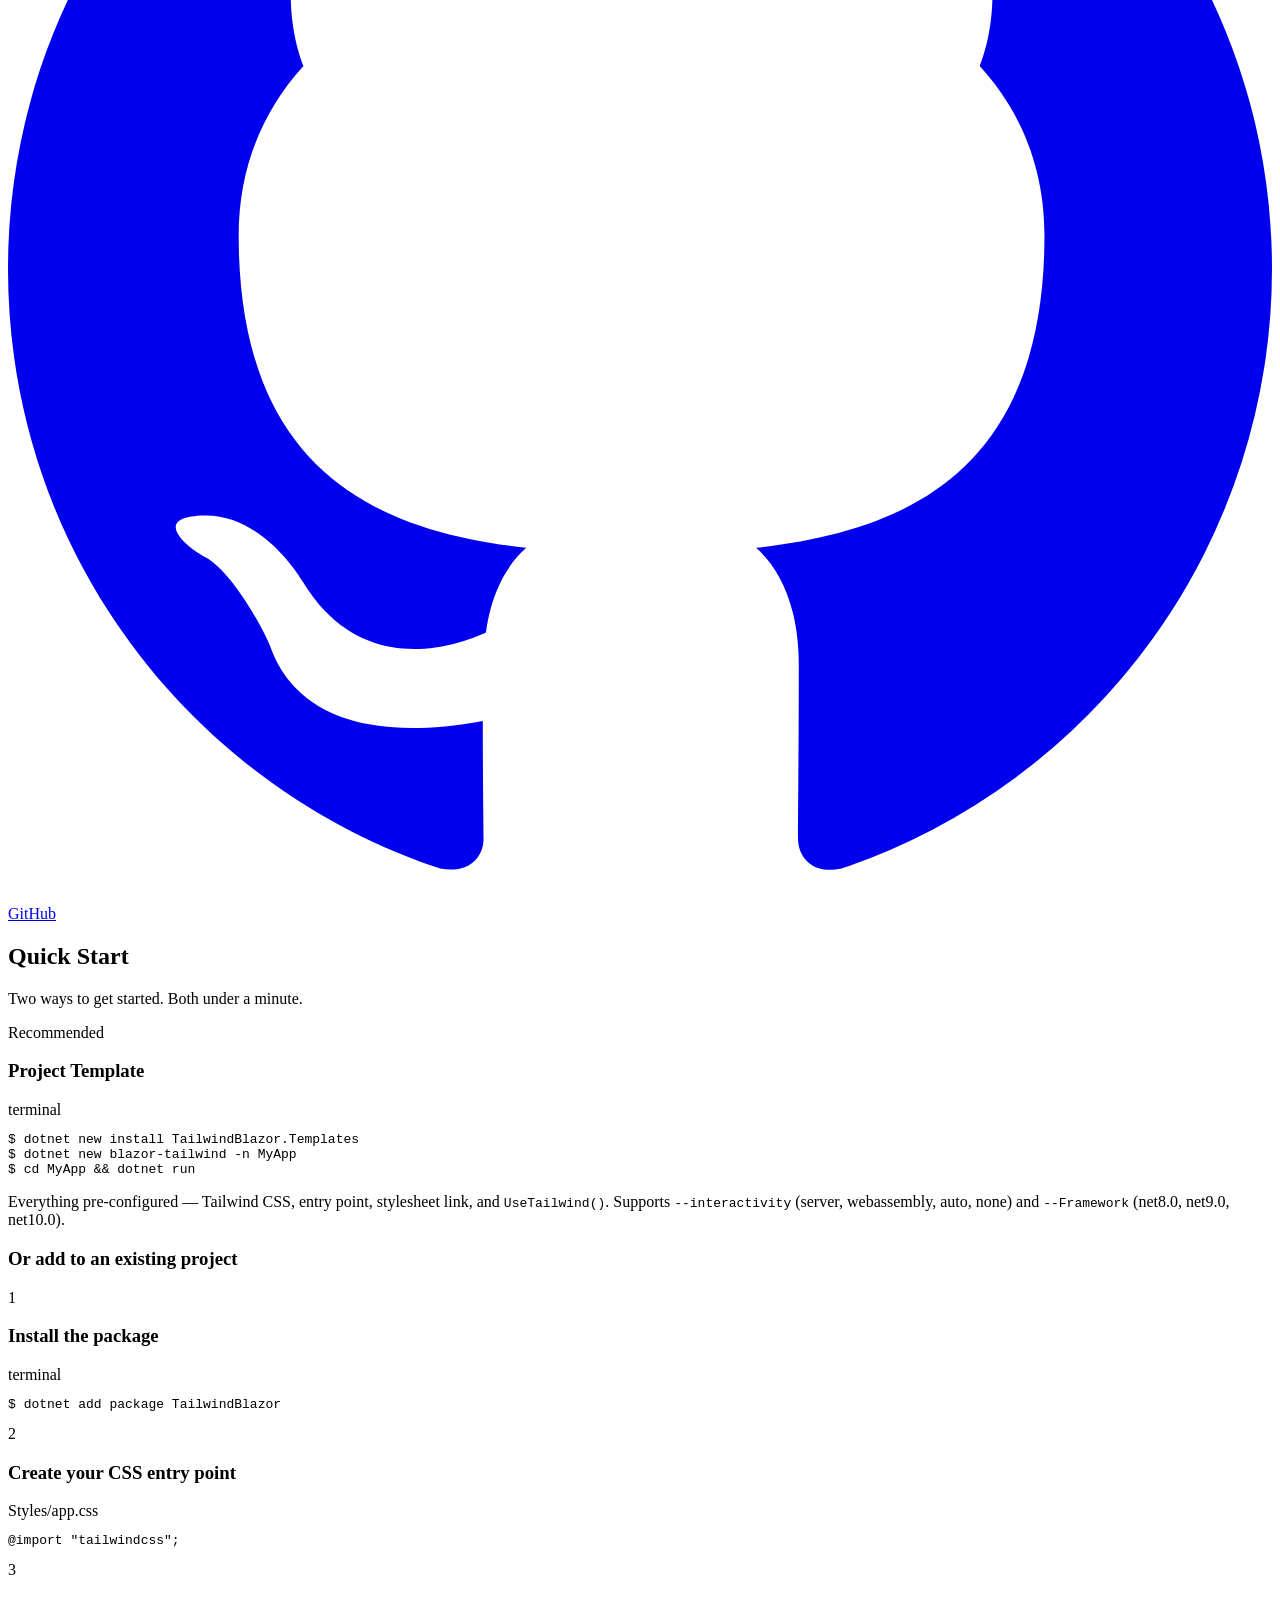
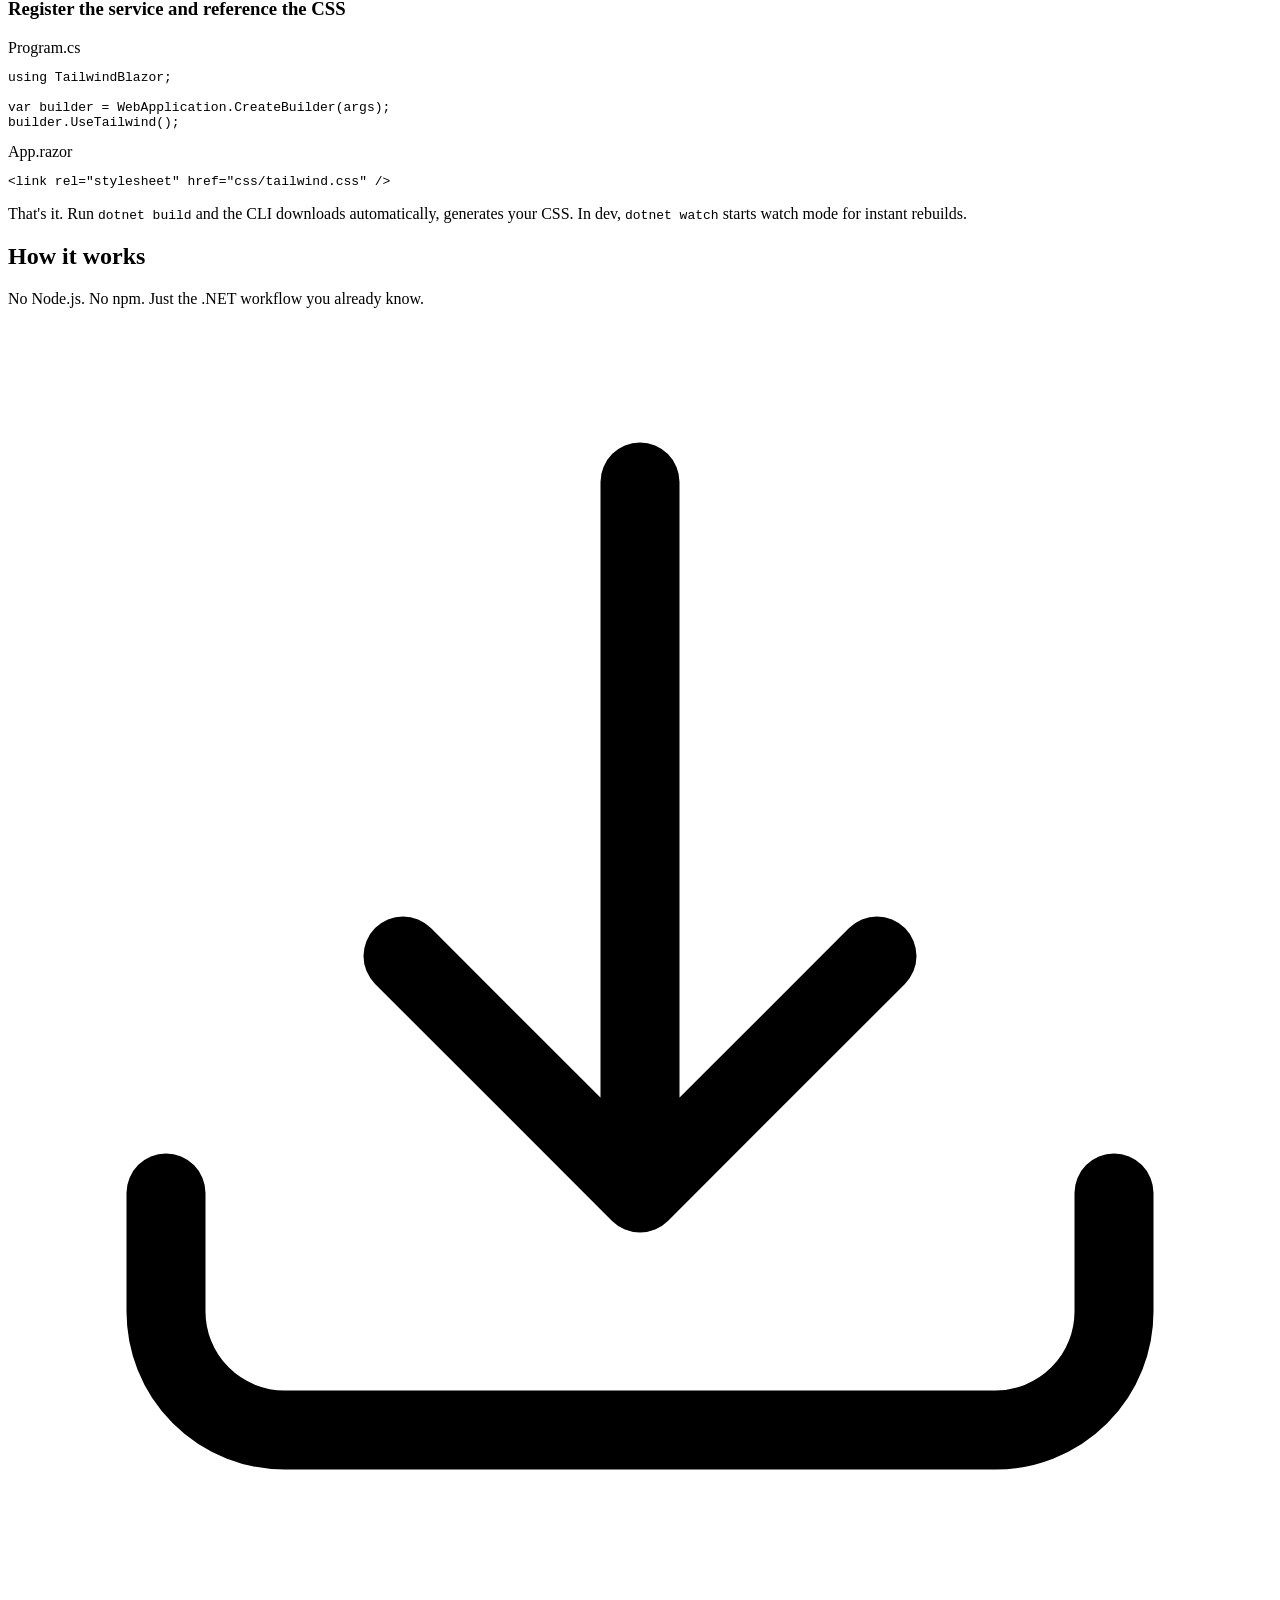
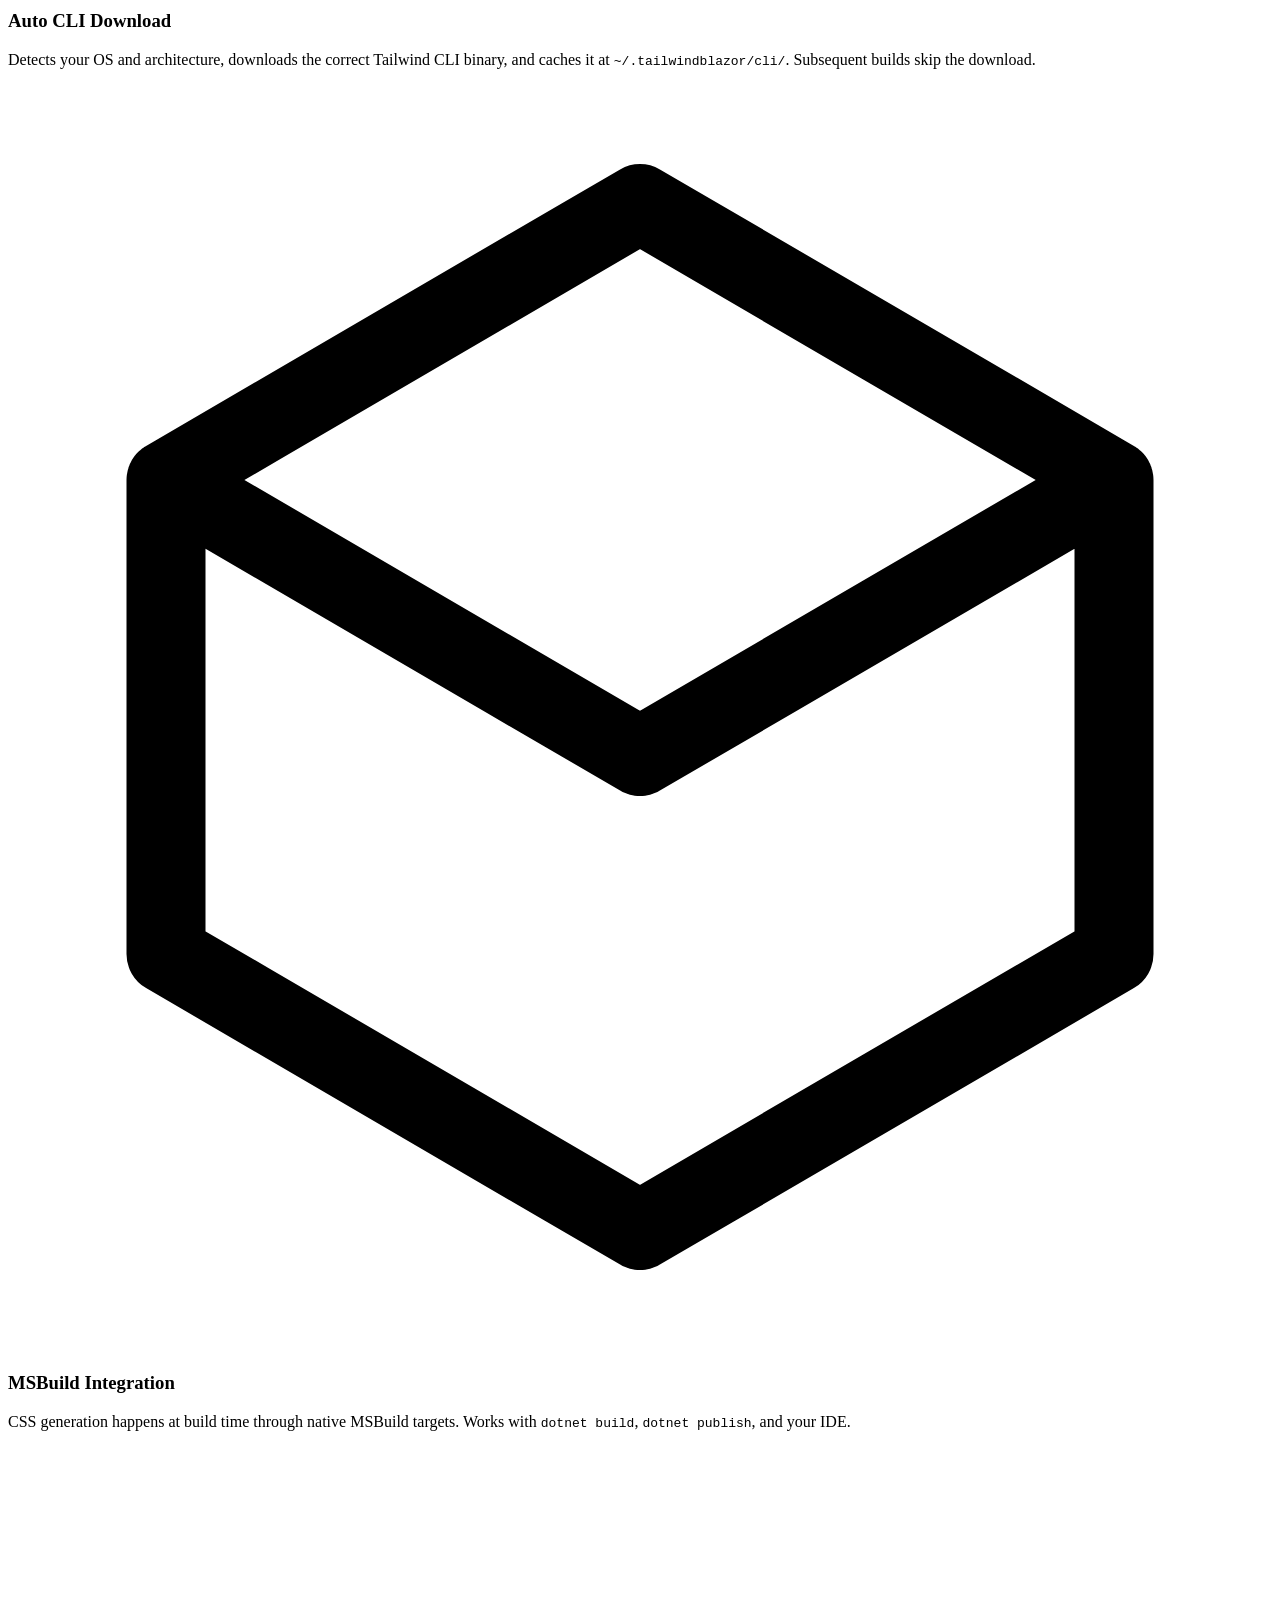
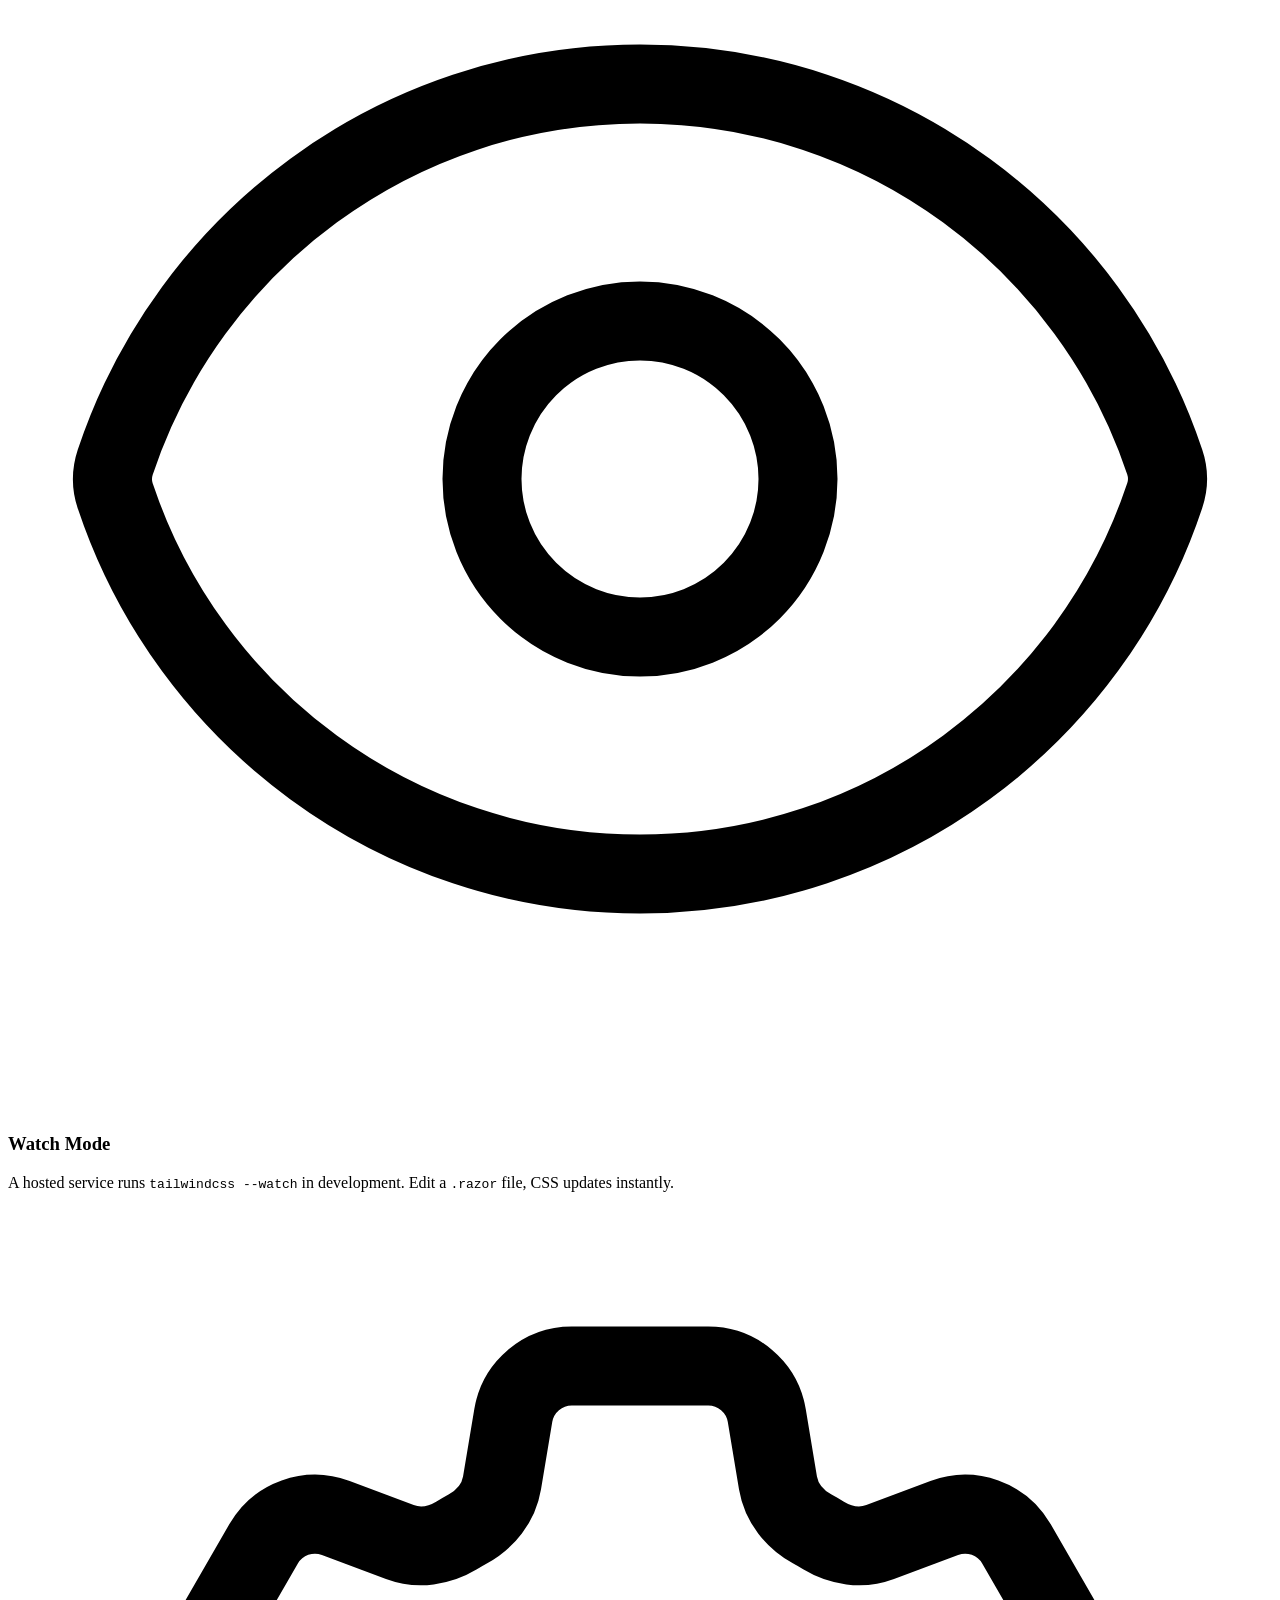
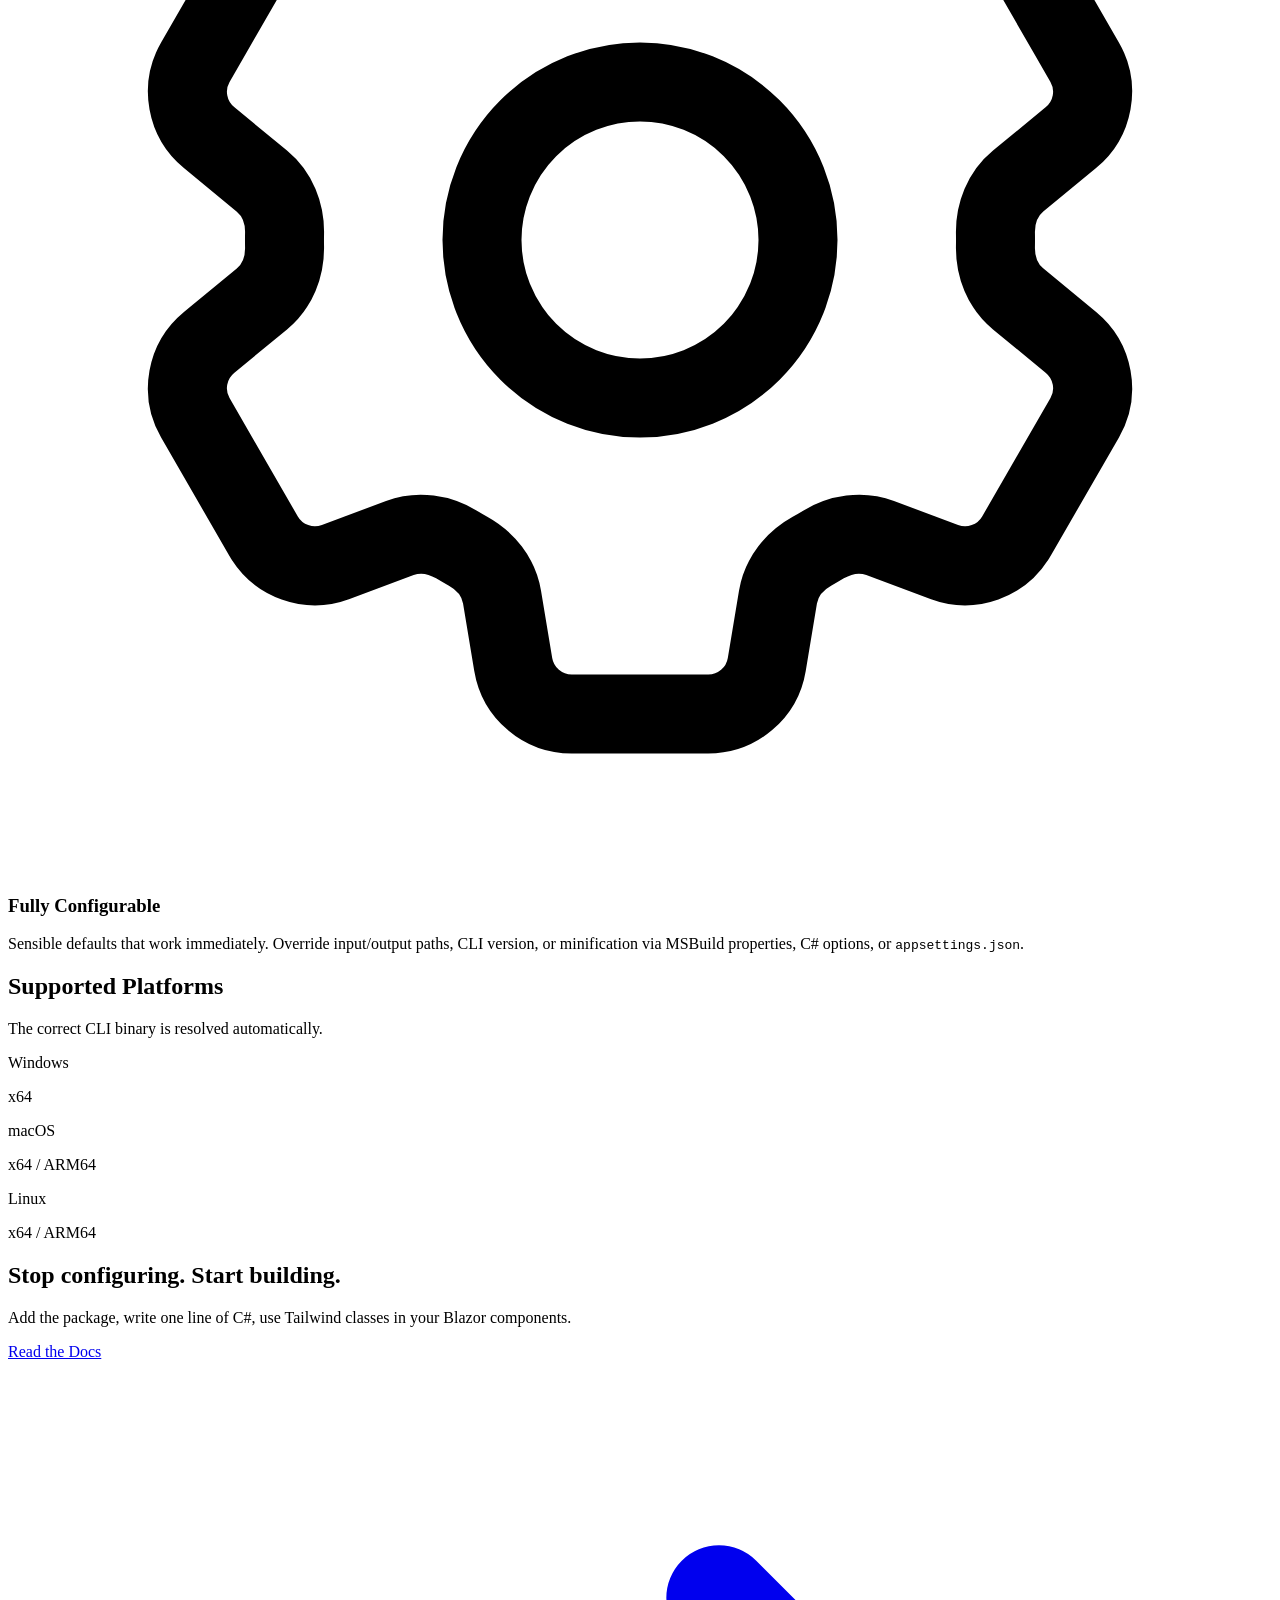
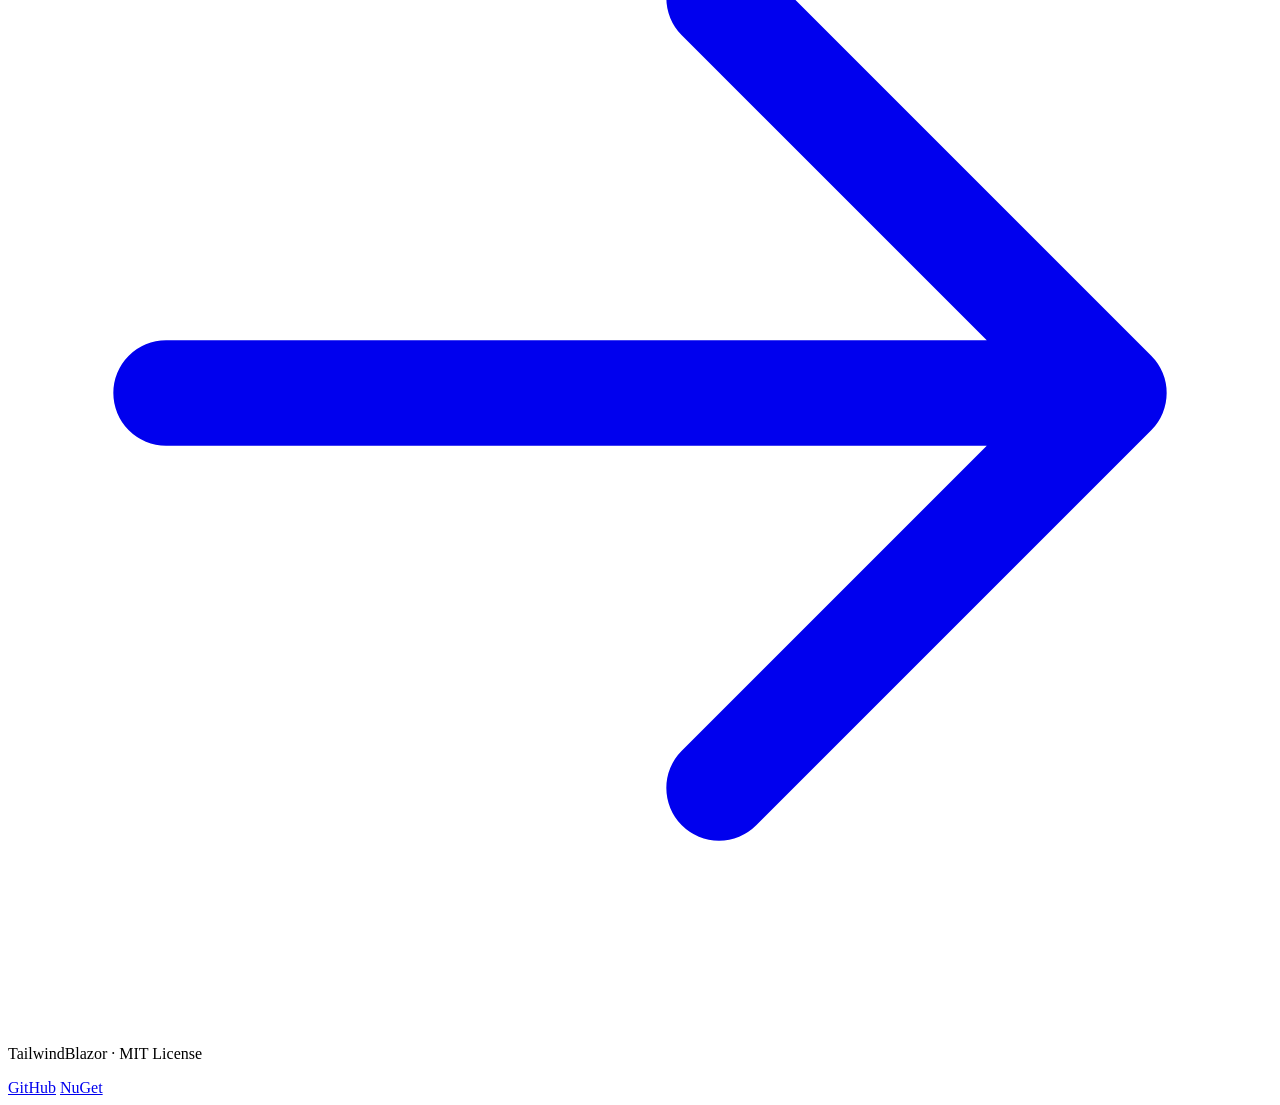
==== commit ff1ab5e5: "feat(site): update to v0.2.0 and add template docs to static site" ====
--- a/site/wwwroot/index.html
+++ b/site/wwwroot/index.html
@@ -77,7 +77,7 @@
 
                 <div class="relative max-w-4xl xl:max-w-5xl 2xl:max-w-6xl mx-auto px-6 pt-12 pb-16 sm:pt-16 sm:pb-24 lg:pt-20 lg:pb-32 text-center">
                     <span class="inline-block px-3 py-1 text-xs font-mono font-medium text-violet-400/80 border border-violet-400/20 rounded-full mb-8 tracking-wider uppercase">
-                        v0.1.0 &middot; Tailwind CSS v4
+                        v0.2.0 &middot; Tailwind CSS v4
                     </span>
 
                     <h1 class="text-4xl sm:text-5xl md:text-6xl lg:text-7xl xl:text-8xl font-bold tracking-tight leading-[1.1] mb-6">
@@ -91,14 +91,28 @@
                         One package, one line of code.
                     </p>
 
-                    <!-- Install command -->
+                    <!-- Install commands -->
+                    <div class="flex justify-center mb-3">
+                        <div class="inline-flex rounded-lg bg-white/[0.04] border border-white/[0.08] p-0.5">
+                            <button id="tab-new" class="px-3 py-1.5 text-xs font-medium rounded-md transition-colors bg-white/[0.08] text-white" onclick="showTab('new')">New Project</button>
+                            <button id="tab-existing" class="px-3 py-1.5 text-xs font-medium rounded-md transition-colors text-gray-500 hover:text-gray-300" onclick="showTab('existing')">Existing Project</button>
+                        </div>
+                    </div>
                     <div class="flex justify-center mb-6">
-                        <div id="install-cmd" class="group relative flex items-center gap-3 px-5 py-3.5 rounded-xl bg-white/[0.04] border border-white/[0.08] hover:border-violet-400/30 transition-colors cursor-pointer">
+                        <div id="cmd-new" class="group relative flex items-center gap-3 px-5 py-3.5 rounded-xl bg-white/[0.04] border border-white/[0.08] hover:border-violet-400/30 transition-colors cursor-pointer" onclick="copyCmd('dotnet new install TailwindBlazor.Templates && dotnet new blazor-tailwind -n MyApp', 'new')">
+                            <span class="text-gray-500 font-mono text-sm select-none">$</span>
+                            <code class="font-mono text-sm sm:text-base text-gray-200 tracking-tight">dotnet new blazor-tailwind -n MyApp</code>
+                            <button class="ml-1 p-1 rounded-md text-gray-500 hover:text-violet-400 transition-colors" aria-label="Copy">
+                                <svg id="copy-new" class="w-4 h-4" fill="none" stroke="currentColor" stroke-width="2" viewBox="0 0 24 24"><rect x="9" y="9" width="13" height="13" rx="2"/><path d="M5 15H4a2 2 0 01-2-2V4a2 2 0 012-2h9a2 2 0 012 2v1"/></svg>
+                                <svg id="check-new" class="w-4 h-4 text-green-400 hidden" fill="none" stroke="currentColor" stroke-width="2" viewBox="0 0 24 24"><path stroke-linecap="round" stroke-linejoin="round" d="M4.5 12.75l6 6 9-13.5"/></svg>
+                            </button>
+                        </div>
+                        <div id="cmd-existing" class="group relative items-center gap-3 px-5 py-3.5 rounded-xl bg-white/[0.04] border border-white/[0.08] hover:border-violet-400/30 transition-colors cursor-pointer hidden" onclick="copyCmd('dotnet add package TailwindBlazor', 'existing')">
                             <span class="text-gray-500 font-mono text-sm select-none">$</span>
                             <code class="font-mono text-sm sm:text-base text-gray-200 tracking-tight">dotnet add package TailwindBlazor</code>
-                            <button id="copy-btn" class="ml-1 p-1 rounded-md text-gray-500 hover:text-violet-400 transition-colors" aria-label="Copy">
-                                <svg id="copy-icon" class="w-4 h-4" fill="none" stroke="currentColor" stroke-width="2" viewBox="0 0 24 24"><rect x="9" y="9" width="13" height="13" rx="2"/><path d="M5 15H4a2 2 0 01-2-2V4a2 2 0 012-2h9a2 2 0 012 2v1"/></svg>
-                                <svg id="check-icon" class="w-4 h-4 text-green-400 hidden" fill="none" stroke="currentColor" stroke-width="2" viewBox="0 0 24 24"><path stroke-linecap="round" stroke-linejoin="round" d="M4.5 12.75l6 6 9-13.5"/></svg>
+                            <button class="ml-1 p-1 rounded-md text-gray-500 hover:text-violet-400 transition-colors" aria-label="Copy">
+                                <svg id="copy-existing" class="w-4 h-4" fill="none" stroke="currentColor" stroke-width="2" viewBox="0 0 24 24"><rect x="9" y="9" width="13" height="13" rx="2"/><path d="M5 15H4a2 2 0 01-2-2V4a2 2 0 012-2h9a2 2 0 012 2v1"/></svg>
+                                <svg id="check-existing" class="w-4 h-4 text-green-400 hidden" fill="none" stroke="currentColor" stroke-width="2" viewBox="0 0 24 24"><path stroke-linecap="round" stroke-linejoin="round" d="M4.5 12.75l6 6 9-13.5"/></svg>
                             </button>
                         </div>
                     </div>
@@ -121,7 +135,34 @@
             <section class="max-w-4xl xl:max-w-5xl mx-auto px-6 py-16 sm:py-20 lg:py-24">
                 <div class="mb-12">
                     <h2 class="text-2xl sm:text-3xl lg:text-4xl font-bold tracking-tight mb-3">Quick Start</h2>
-                    <p class="text-gray-400 text-lg">Three steps. Under a minute.</p>
+                    <p class="text-gray-400 text-lg">Two ways to get started. Both under a minute.</p>
+                </div>
+
+                <!-- Template option -->
+                <div class="mb-12 p-6 rounded-2xl bg-violet-400/[0.04] border border-violet-400/[0.12]">
+                    <div class="flex items-center gap-3 mb-4">
+                        <span class="px-2 py-0.5 text-[10px] font-bold uppercase tracking-widest text-violet-400 bg-violet-400/10 rounded-full">Recommended</span>
+                        <h3 class="text-lg font-semibold">Project Template</h3>
+                    </div>
+                    <div class="space-y-3">
+                        <div class="rounded-xl bg-white/[0.03] border border-white/[0.06] overflow-hidden">
+                            <div class="flex items-center gap-2 px-4 py-2 border-b border-white/[0.04]">
+                                <span class="w-2 h-2 rounded-full bg-white/10"></span>
+                                <span class="w-2 h-2 rounded-full bg-white/10"></span>
+                                <span class="w-2 h-2 rounded-full bg-white/10"></span>
+                                <span class="ml-2 text-[11px] text-gray-500 font-mono">terminal</span>
+                            </div>
+                            <pre class="px-5 py-4 overflow-x-auto"><code class="font-mono text-sm"><span class="text-gray-500">$</span> <span class="text-gray-200">dotnet new install TailwindBlazor.Templates</span>
+<span class="text-gray-500">$</span> <span class="text-gray-200">dotnet new blazor-tailwind -n MyApp</span>
+<span class="text-gray-500">$</span> <span class="text-gray-200">cd MyApp && dotnet run</span></code></pre>
+                        </div>
+                        <p class="text-sm text-gray-400">Everything pre-configured — Tailwind CSS, entry point, stylesheet link, and <code class="font-mono text-xs text-violet-400/60 px-1 py-0.5 rounded bg-white/[0.04]">UseTailwind()</code>. Supports <code class="font-mono text-xs text-violet-400/60 px-1 py-0.5 rounded bg-white/[0.04]">--interactivity</code> (server, webassembly, auto, none) and <code class="font-mono text-xs text-violet-400/60 px-1 py-0.5 rounded bg-white/[0.04]">--Framework</code> (net8.0, net9.0, net10.0).</p>
+                    </div>
+                </div>
+
+                <!-- Manual option -->
+                <div class="mb-8">
+                    <h3 class="text-lg font-semibold mb-6">Or add to an existing project</h3>
                 </div>
 
                 <div class="space-y-6">
@@ -315,15 +356,22 @@
     </div>
 
     <script>
-    document.getElementById('install-cmd').addEventListener('click', function() {
-        navigator.clipboard.writeText('dotnet add package TailwindBlazor');
-        document.getElementById('copy-icon').classList.add('hidden');
-        document.getElementById('check-icon').classList.remove('hidden');
+    function showTab(tab) {
+        var isNew = tab === 'new';
+        document.getElementById('tab-new').className = 'px-3 py-1.5 text-xs font-medium rounded-md transition-colors ' + (isNew ? 'bg-white/[0.08] text-white' : 'text-gray-500 hover:text-gray-300');
+        document.getElementById('tab-existing').className = 'px-3 py-1.5 text-xs font-medium rounded-md transition-colors ' + (isNew ? 'text-gray-500 hover:text-gray-300' : 'bg-white/[0.08] text-white');
+        document.getElementById('cmd-new').className = isNew ? 'group relative flex items-center gap-3 px-5 py-3.5 rounded-xl bg-white/[0.04] border border-white/[0.08] hover:border-violet-400/30 transition-colors cursor-pointer' : 'hidden';
+        document.getElementById('cmd-existing').className = isNew ? 'hidden' : 'group relative flex items-center gap-3 px-5 py-3.5 rounded-xl bg-white/[0.04] border border-white/[0.08] hover:border-violet-400/30 transition-colors cursor-pointer';
+    }
+    function copyCmd(text, id) {
+        navigator.clipboard.writeText(text);
+        document.getElementById('copy-' + id).classList.add('hidden');
+        document.getElementById('check-' + id).classList.remove('hidden');
         setTimeout(function() {
-            document.getElementById('copy-icon').classList.remove('hidden');
-            document.getElementById('check-icon').classList.add('hidden');
+            document.getElementById('copy-' + id).classList.remove('hidden');
+            document.getElementById('check-' + id).classList.add('hidden');
         }, 2000);
-    });
+    }
     </script>
 </body>
 
